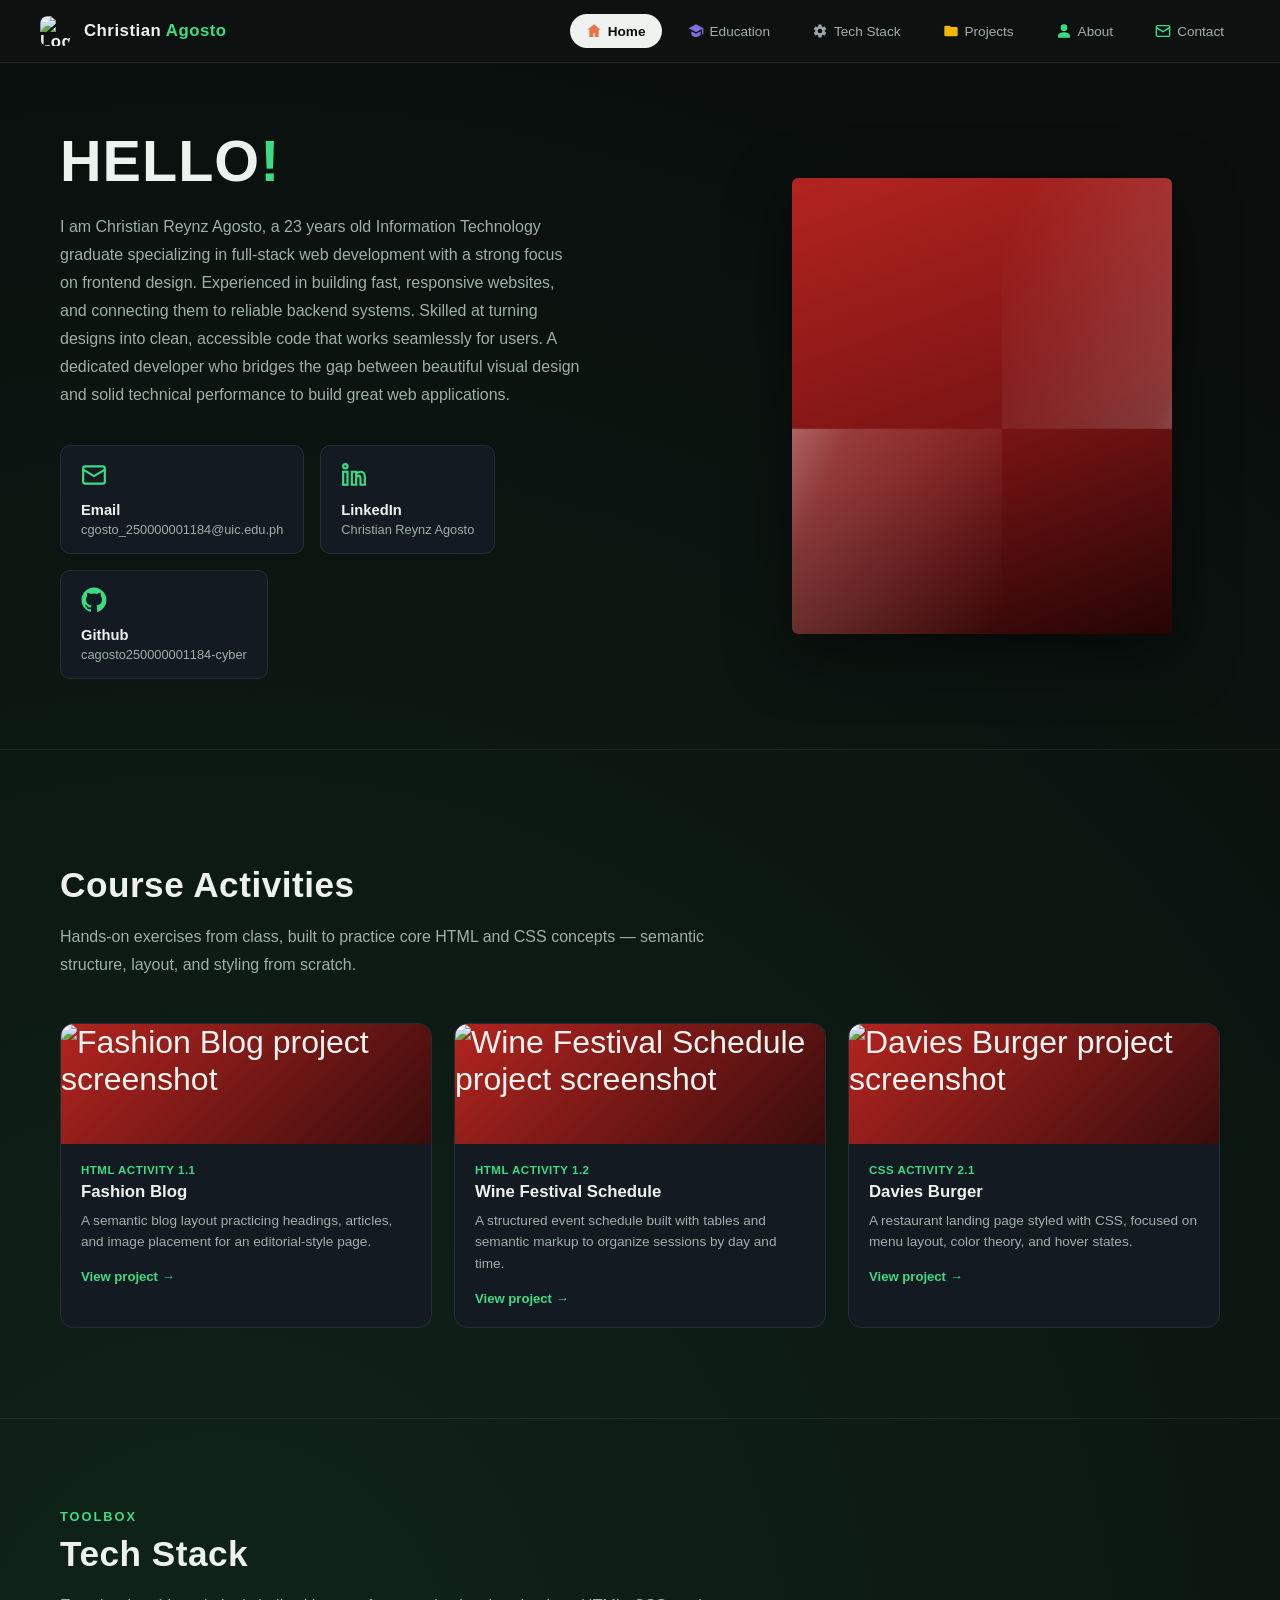
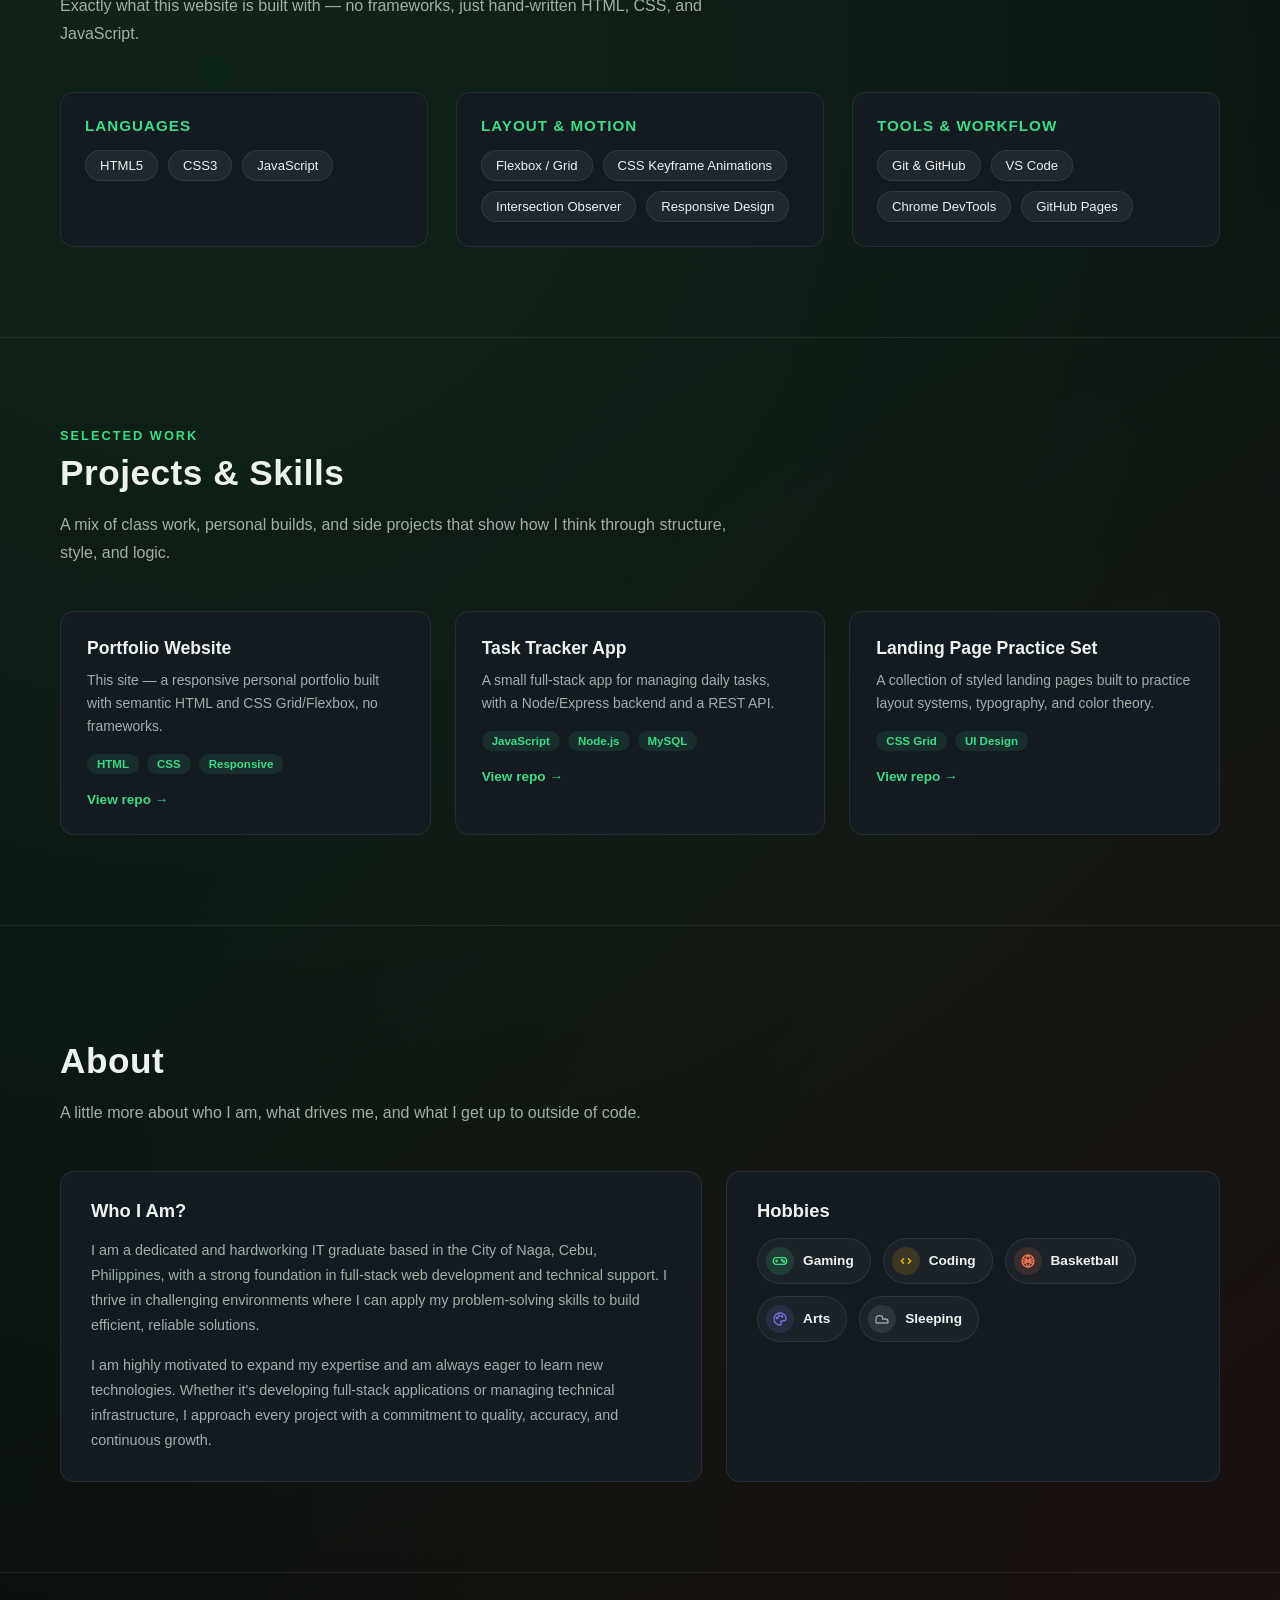
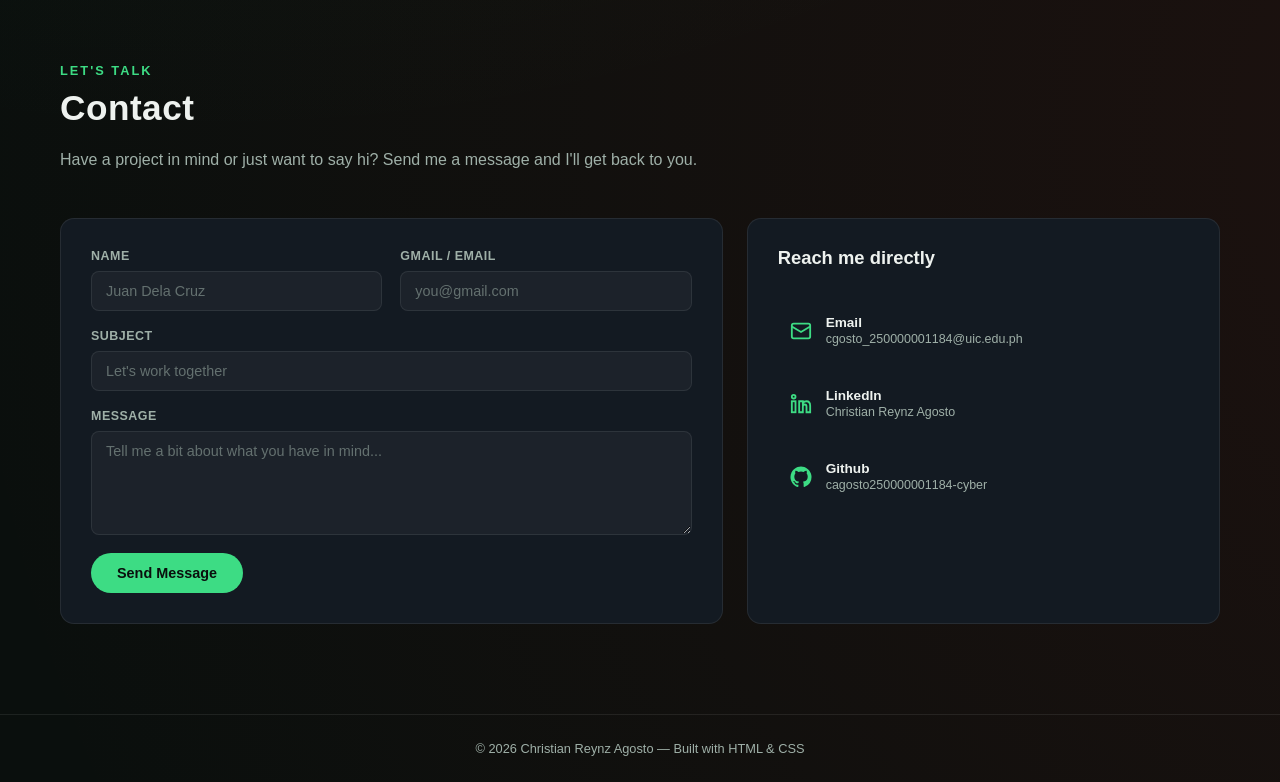
==== Porfolio/index.html @ e0add194 "Add initial CSS styles for portfolio layout and animations" ====
<!DOCTYPE html>
<html lang="en">
<head>
<meta charset="UTF-8">
<meta name="viewport" content="width=device-width, initial-scale=1.0">
<title>Christian Reynz Agosto | Portfolio</title>
<link rel="stylesheet" href="style.css">
</head>
<body>

<nav>
  <div class="nav-left">
    <!-- Replace "Leloucheye.jpg" with your own logo/icon image, placed in the same folder as index.html -->
    <img src="Leloucheye.jpg" alt="Logo" class="nav-logo">
    <span class="brand">Christian <span class="accent">Agosto</span></span>
  </div>
  <div class="nav-right">
    <a href="#home" data-section="home" class="active">
      <svg viewBox="0 0 24 24" width="16" height="16"><path fill="#e8734a" d="M12 2 2 10h3v11h6v-6h2v6h6V10h3z"/></svg>
      Home
    </a>
    <a href="#education" data-section="education">
      <svg viewBox="0 0 24 24" width="16" height="16"><path fill="#7c6fe0" d="M12 2 1 8l11 6 9-4.9V17h2V8zM5 12.2V17c0 1.7 3.1 4 7 4s7-2.3 7-4v-4.8l-7 3.8z"/></svg>
      Education
    </a>
    <a href="#techstack" data-section="techstack">
      <svg viewBox="0 0 24 24" width="16" height="16"><path fill="#9aa5ad" d="M19.14 12.94a7.14 7.14 0 0 0 .06-.94 7.14 7.14 0 0 0-.06-.94l2.03-1.58a.5.5 0 0 0 .12-.64l-1.92-3.32a.5.5 0 0 0-.6-.22l-2.39.96a7.3 7.3 0 0 0-1.63-.94l-.36-2.54a.5.5 0 0 0-.5-.42h-3.84a.5.5 0 0 0-.5.42l-.36 2.54c-.59.24-1.14.56-1.63.94l-2.39-.96a.5.5 0 0 0-.6.22L2.7 8.84a.5.5 0 0 0 .12.64l2.03 1.58a7.14 7.14 0 0 0 0 1.88l-2.03 1.58a.5.5 0 0 0-.12.64l1.92 3.32c.14.24.42.32.6.22l2.39-.96c.49.38 1.04.7 1.63.94l.36 2.54c.05.24.26.42.5.42h3.84c.24 0 .45-.18.5-.42l.36-2.54c.59-.24 1.14-.56 1.63-.94l2.39.96c.24.1.5 0 .6-.22l1.92-3.32a.5.5 0 0 0-.12-.64zM12 15.5A3.5 3.5 0 1 1 15.5 12 3.5 3.5 0 0 1 12 15.5z"/></svg>
      Tech Stack
    </a>
    <a href="#projects" data-section="projects">
      <svg viewBox="0 0 24 24" width="16" height="16"><path fill="#f2b705" d="M10 4H4a2 2 0 0 0-2 2v12a2 2 0 0 0 2 2h16a2 2 0 0 0 2-2V8a2 2 0 0 0-2-2h-8z"/></svg>
      Projects
    </a>
    <a href="#about" data-section="about">
      <svg viewBox="0 0 24 24" width="16" height="16"><path fill="#3ddc84" d="M12 12a5 5 0 1 0 0-10 5 5 0 0 0 0 10zm0 2c-4.4 0-9 2.2-9 5v3h18v-3c0-2.8-4.6-5-9-5z"/></svg>
      About
    </a>
    <a href="#contact" data-section="contact">
      <svg viewBox="0 0 24 24" width="16" height="16" fill="none" stroke="#3ddc84" stroke-width="2"><rect x="2" y="4" width="20" height="16" rx="2"></rect><path d="M2 7l10 6 10-6"></path></svg>
      Contact
    </a>
  </div>
</nav>

<section class="hero" id="home">
  <div class="hero-text">
    <h1>HELLO<span class="bar">!</span></h1>
    <p>
      I am Christian Reynz Agosto, a 23 years old Information Technology graduate specializing
      in full-stack web development with a strong focus on frontend design.
      Experienced in building fast, responsive websites, and connecting them
      to reliable backend systems. Skilled at turning designs into clean,
      accessible code that works seamlessly for users. A dedicated developer
      who bridges the gap between beautiful visual design and solid technical
      performance to build great web applications.
    </p>

    <div class="contact-cards">
      <a class="contact-card" href="mailto:cgosto_250000001184@uic.edu.ph">
        <svg class="icon" viewBox="0 0 24 24" fill="none" stroke="currentColor" stroke-width="2"><rect x="2" y="4" width="20" height="16" rx="2"></rect><path d="M2 7l10 6 10-6"></path></svg>
        <div class="label">Email</div>
        <div class="value">cgosto_250000001184@uic.edu.ph</div>
      </a>
      <a class="contact-card" href="https://www.linkedin.com/in/christian-reynz-agosto-9645b1428/" target="_blank" rel="noopener">
        <svg class="icon" viewBox="0 0 24 24" fill="none" stroke="currentColor" stroke-width="2"><rect x="2" y="9" width="4" height="12"></rect><circle cx="4" cy="4" r="2"></circle><path d="M10 9h4v2s1.5-2 4-2c3 0 4 2 4 5v7h-4v-6c0-1.5-.5-2.5-2-2.5s-2 1-2 2.5v6h-4z"></path></svg>
        <div class="label">LinkedIn</div>
        <div class="value">Christian Reynz Agosto</div>
      </a>
      <a class="contact-card" href="https://github.com/cagosto250000001184-cyber" target="_blank" rel="noopener">
        <svg class="icon" viewBox="0 0 24 24" fill="currentColor"><path d="M12 .5C5.73.5.5 5.73.5 12c0 5.1 3.29 9.42 7.86 10.95.58.1.79-.25.79-.56v-2c-3.2.7-3.87-1.54-3.87-1.54-.53-1.34-1.29-1.7-1.29-1.7-1.05-.72.08-.7.08-.7 1.17.08 1.78 1.2 1.78 1.2 1.03 1.77 2.7 1.26 3.36.96.1-.75.4-1.26.73-1.55-2.55-.29-5.23-1.28-5.23-5.68 0-1.25.44-2.28 1.18-3.08-.12-.29-.51-1.46.11-3.05 0 0 .96-.31 3.15 1.18a10.9 10.9 0 0 1 5.74 0c2.19-1.49 3.15-1.18 3.15-1.18.62 1.59.23 2.76.11 3.05.74.8 1.18 1.83 1.18 3.08 0 4.41-2.69 5.38-5.25 5.67.41.36.78 1.07.78 2.16v3.2c0 .31.21.67.8.56A11.5 11.5 0 0 0 23.5 12C23.5 5.73 18.27.5 12 .5z"></path></svg>
        <div class="label">Github</div>
        <div class="value">cagosto250000001184-cyber</div>
      </a>
    </div>
  </div>

  <div class="portrait-wrap">
    <div class="portrait-frame">
      <!-- Replace "profile-video.mp4" with your own video file, placed in the same folder as index.html.
           autoplay + muted + loop + playsinline makes it play automatically like a "living photo". -->
      <video class="portrait-photo" src="profile-video.mp4" autoplay muted loop playsinline></video>
    </div>
  </div>
</section>

<!-- EDUCATION / COURSE ACTIVITIES -->
<section class="section" id="education">
  <div class="section-eyebrow reveal">Coursework</div>
  <h2 class="section-title reveal">Course Activities</h2>
  <p class="section-lede reveal">
    Hands-on exercises from class, built to practice core HTML and CSS
    concepts — semantic structure, layout, and styling from scratch.
  </p>

  <div class="activity-grid reveal-stagger">
    <div class="activity-card">
      <div class="activity-thumb t2 has-image">
        <img src="fashion.png" alt="Fashion Blog project screenshot">
      </div>
      <div class="activity-body">
        <div class="code">HTML ACTIVITY 1.1</div>
        <h4>Fashion Blog</h4>
        <p>A semantic blog layout practicing headings, articles, and image placement for an editorial-style page.</p>
        <a href="https://cagosto250000001184-cyber.github.io/AGOSTO67/Fashionblog/index.html" target="_blank" rel="noopener">View project →</a>
      </div>
    </div>
    <div class="activity-card">
      <div class="activity-thumb t2 has-image">
        <img src="wine.png" alt="Wine Festival Schedule project screenshot">
      </div>
      <div class="activity-body">
        <div class="code">HTML ACTIVITY 1.2</div>
        <h4>Wine Festival Schedule</h4>
        <p>A structured event schedule built with tables and semantic markup to organize sessions by day and time.</p>
        <a href="https://cagosto250000001184-cyber.github.io/Wine/Wine%20Festival/index.html" target="_blank" rel="noopener">View project →</a>
      </div>
    </div>
    <div class="activity-card">
        <div class="activity-thumb t2 has-image">
        <img src="burger.png" alt="Davies Burger project screenshot">
        </div> 
      <div class="activity-body">
        <div class="code">CSS ACTIVITY 2.1</div>
        <h4>Davies Burger</h4>
        <p>A restaurant landing page styled with CSS, focused on menu layout, color theory, and hover states.</p>
        <a href="https://cagosto250000001184-cyber.github.io/DaviaBurger/" target="_blank" rel="noopener">View project →</a>
      </div>
    </div>
  </div>
</section>

<!-- TECH STACK -->
<section class="section" id="techstack">
  <div class="section-eyebrow reveal">Toolbox</div>
  <h2 class="section-title reveal">Tech Stack</h2>
  <p class="section-lede reveal">
    Exactly what this website is built with — no frameworks, just
    hand-written HTML, CSS, and JavaScript.
  </p>

  <div class="stack-groups reveal-stagger">
    <div class="stack-group">
      <h4>Languages</h4>
      <div class="chip-row">
        <span class="chip">HTML5</span>
        <span class="chip">CSS3</span>
        <span class="chip">JavaScript</span>
      </div>
    </div>
    <div class="stack-group">
      <h4>Layout &amp; Motion</h4>
      <div class="chip-row">
        <span class="chip">Flexbox / Grid</span>
        <span class="chip">CSS Keyframe Animations</span>
        <span class="chip">Intersection Observer</span>
        <span class="chip">Responsive Design</span>
      </div>
    </div>
    <div class="stack-group">
      <h4>Tools &amp; Workflow</h4>
      <div class="chip-row">
        <span class="chip">Git &amp; GitHub</span>
        <span class="chip">VS Code</span>
        <span class="chip">Chrome DevTools</span>
        <span class="chip">GitHub Pages</span>
      </div>
    </div>
  </div>
</section>

<!-- PROJECTS -->
<section class="section" id="projects">
  <div class="section-eyebrow reveal">Selected work</div>
  <h2 class="section-title reveal">Projects &amp; Skills</h2>
  <p class="section-lede reveal">
    A mix of class work, personal builds, and side projects that show how
    I think through structure, style, and logic.
  </p>

  <div class="project-grid reveal-stagger">
    <div class="project-card">
      <h4>Portfolio Website</h4>
      <p>This site — a responsive personal portfolio built with semantic HTML and CSS Grid/Flexbox, no frameworks.</p>
      <div class="project-tags"><span>HTML</span><span>CSS</span><span>Responsive</span></div>
      <a href="#">View repo →</a>
    </div>
    <div class="project-card">
      <h4>Task Tracker App</h4>
      <p>A small full-stack app for managing daily tasks, with a Node/Express backend and a REST API.</p>
      <div class="project-tags"><span>JavaScript</span><span>Node.js</span><span>MySQL</span></div>
      <a href="#">View repo →</a>
    </div>
    <div class="project-card">
      <h4>Landing Page Practice Set</h4>
      <p>A collection of styled landing pages built to practice layout systems, typography, and color theory.</p>
      <div class="project-tags"><span>CSS Grid</span><span>UI Design</span></div>
      <a href="#">View repo →</a>
    </div>
  </div>
</section>

<!-- ABOUT -->
<section class="section" id="about">
  <div class="section-eyebrow reveal">Get to know me</div>
  <h2 class="section-title reveal">About</h2>
  <p class="section-lede reveal">
    A little more about who I am, what drives me, and what I get up to outside of code.
  </p>

  <div class="about-grid reveal-stagger">
    <div class="about-card">
      <h4 class="about-card-title">Who I Am?</h4>
      <p>
        I am a dedicated and hardworking IT graduate based in the City of Naga,
        Cebu, Philippines, with a strong foundation in full-stack web
        development and technical support. I thrive in challenging
        environments where I can apply my problem-solving skills to build
        efficient, reliable solutions.
      </p>
      <p>
        I am highly motivated to expand my expertise and am always eager to
        learn new technologies. Whether it's developing full-stack
        applications or managing technical infrastructure, I approach every
        project with a commitment to quality, accuracy, and continuous
        growth.
      </p>
    </div>

    <div class="about-card">
      <h4 class="about-card-title">Hobbies</h4>
      <div class="hobby-row">
        <span class="hobby-chip">
          <span class="hobby-icon hobby-gaming">
            <svg viewBox="0 0 24 24" width="16" height="16" fill="none" stroke="currentColor" stroke-width="2"><rect x="2" y="7" width="20" height="10" rx="5"></rect><path d="M7 10v4M5 12h4"></path><circle cx="15" cy="11" r="1"></circle><circle cx="18" cy="13" r="1"></circle></svg>
          </span>
          Gaming
        </span>
        <span class="hobby-chip">
          <span class="hobby-icon hobby-coding">
            <svg viewBox="0 0 24 24" width="16" height="16" fill="none" stroke="currentColor" stroke-width="2"><path d="M9 8 5 12l4 4M15 8l4 4-4 4"></path></svg>
          </span>
          Coding
        </span>
        <span class="hobby-chip">
          <span class="hobby-icon hobby-basketball">
            <svg viewBox="0 0 24 24" width="16" height="16" fill="none" stroke="currentColor" stroke-width="2"><circle cx="12" cy="12" r="9"></circle><path d="M3 12h18M12 3a13 13 0 0 1 0 18M12 3a13 13 0 0 0 0 18M4.2 7.5a13 13 0 0 0 15.6 0M4.2 16.5a13 13 0 0 1 15.6 0"></path></svg>
          </span>
          Basketball
        </span>
        <span class="hobby-chip">
          <span class="hobby-icon hobby-arts">
            <svg viewBox="0 0 24 24" width="16" height="16" fill="none" stroke="currentColor" stroke-width="2"><path d="M12 3a9 9 0 0 0 0 18c1.1 0 2-.8 2-2 0-.5-.2-.9-.5-1.3-.3-.3-.5-.7-.5-1.2 0-1 .8-1.5 1.8-1.5H17a4 4 0 0 0 4-4c0-4.4-4-8-9-8z"></path><circle cx="7.5" cy="10.5" r="1"></circle><circle cx="10.5" cy="7.5" r="1"></circle><circle cx="15" cy="8" r="1"></circle></svg>
          </span>
          Arts
        </span>
        <span class="hobby-chip">
          <span class="hobby-icon hobby-sleeping">
            <svg viewBox="0 0 24 24" width="16" height="16" fill="none" stroke="currentColor" stroke-width="2"><path d="M3 18v-6a5 5 0 0 1 5-5h1a4 4 0 0 1 4 4v1h4a4 4 0 0 1 4 4v2"></path><path d="M3 18h18"></path></svg>
          </span>
          Sleeping
        </span>
      </div>
    </div>
  </div>
</section>

<!-- CONTACT -->
<section class="section" id="contact">
  <div class="section-eyebrow reveal">Let's talk</div>
  <h2 class="section-title reveal">Contact</h2>
  <p class="section-lede reveal">
    Have a project in mind or just want to say hi? Send me a message and
    I'll get back to you.
  </p>

  <div class="contact-grid reveal-stagger">
    <form class="contact-form" action="https://formsubmit.co/cgosto_250000001184@uic.edu.ph" method="POST">
      <div class="form-row">
        <div class="form-field">
          <label for="cf-name">Name</label>
          <input type="text" id="cf-name" name="name" placeholder="Juan Dela Cruz" required>
        </div>
        <div class="form-field">
          <label for="cf-email">Gmail / Email</label>
          <input type="email" id="cf-email" name="email" placeholder="you@gmail.com" required>
        </div>
      </div>
      <div class="form-field">
        <label for="cf-subject">Subject</label>
        <input type="text" id="cf-subject" name="subject" placeholder="Let's work together">
      </div>
      <div class="form-field">
        <label for="cf-message">Message</label>
        <textarea id="cf-message" name="message" rows="5" placeholder="Tell me a bit about what you have in mind..." required></textarea>
      </div>
      <button type="submit" class="form-submit">Send Message</button>
    </form>

    <div class="contact-info">
      <h4 class="about-card-title">Reach me directly</h4>
      <a class="contact-info-row" href="mailto:cgosto_250000001184@uic.edu.ph">
        <svg class="icon" viewBox="0 0 24 24" fill="none" stroke="currentColor" stroke-width="2"><rect x="2" y="4" width="20" height="16" rx="2"></rect><path d="M2 7l10 6 10-6"></path></svg>
        <div>
          <div class="label">Email</div>
          <div class="value">cgosto_250000001184@uic.edu.ph</div>
        </div>
      </a>
      <a class="contact-info-row" href="https://www.linkedin.com/in/christian-reynz-agosto-9645b1428/" target="_blank" rel="noopener">
        <svg class="icon" viewBox="0 0 24 24" fill="none" stroke="currentColor" stroke-width="2"><rect x="2" y="9" width="4" height="12"></rect><circle cx="4" cy="4" r="2"></circle><path d="M10 9h4v2s1.5-2 4-2c3 0 4 2 4 5v7h-4v-6c0-1.5-.5-2.5-2-2.5s-2 1-2 2.5v6h-4z"></path></svg>
        <div>
          <div class="label">LinkedIn</div>
          <div class="value">Christian Reynz Agosto</div>
        </div>
      </a>
      <a class="contact-info-row" href="https://github.com/cagosto250000001184-cyber" target="_blank" rel="noopener">
        <svg class="icon" viewBox="0 0 24 24" fill="currentColor"><path d="M12 .5C5.73.5.5 5.73.5 12c0 5.1 3.29 9.42 7.86 10.95.58.1.79-.25.79-.56v-2c-3.2.7-3.87-1.54-3.87-1.54-.53-1.34-1.29-1.7-1.29-1.7-1.05-.72.08-.7.08-.7 1.17.08 1.78 1.2 1.78 1.2 1.03 1.77 2.7 1.26 3.36.96.1-.75.4-1.26.73-1.55-2.55-.29-5.23-1.28-5.23-5.68 0-1.25.44-2.28 1.18-3.08-.12-.29-.51-1.46.11-3.05 0 0 .96-.31 3.15 1.18a10.9 10.9 0 0 1 5.74 0c2.19-1.49 3.15-1.18 3.15-1.18.62 1.59.23 2.76.11 3.05.74.8 1.18 1.83 1.18 3.08 0 4.41-2.69 5.38-5.25 5.67.41.36.78 1.07.78 2.16v3.2c0 .31.21.67.8.56A11.5 11.5 0 0 0 23.5 12C23.5 5.73 18.27.5 12 .5z"></path></svg>
        <div>
          <div class="label">Github</div>
          <div class="value">cagosto250000001184-cyber</div>
        </div>
      </a>
    </div>
  </div>
</section>

<footer>
  &copy; 2026 Christian Reynz Agosto — Built with HTML &amp; CSS
</footer>

<script>
  const sections = document.querySelectorAll('section[id]');
  const navLinks = document.querySelectorAll('.nav-right a');

  const observer = new IntersectionObserver((entries) => {
    entries.forEach(entry => {
      if (entry.isIntersecting) {
        const id = entry.target.getAttribute('id');
        navLinks.forEach(link => {
          link.classList.toggle('active', link.dataset.section === id);
        });
      }
    });
  }, { rootMargin: '-40% 0px -50% 0px', threshold: 0 });

  sections.forEach(section => observer.observe(section));

  // Scroll reveal animations
  const revealEls = document.querySelectorAll('.reveal, .reveal-stagger');
  const revealObserver = new IntersectionObserver((entries) => {
    entries.forEach(entry => {
      if (entry.isIntersecting) {
        entry.target.classList.add('in-view');
        revealObserver.unobserve(entry.target);
      }
    });
  }, { threshold: 0.15, rootMargin: '0px 0px -60px 0px' });

  revealEls.forEach(el => revealObserver.observe(el));
</script>

</body>
</html>
---- Porfolio/style.css ----
:root{
      --bg-dark: #0a0f0d;
      --bg-panel: #10161a;
      --accent-green: #3ddc84;
      --accent-red: #7a1414;
      --accent-red-bright: #b3241f;
      --text-main: #eef2ef;
      --text-dim: #9fb0a8;
      --card-bg: #131a22;
      --border-soft: rgba(255,255,255,0.08);
    }

    *{ box-sizing:border-box; margin:0; padding:0; }

    html{ scroll-behavior:smooth; }

    @media (prefers-reduced-motion: reduce){
      *{ animation-duration:0.01ms !important; animation-iteration-count:1 !important; transition-duration:0.01ms !important; scroll-behavior:auto !important; }
    }

    /* ===== PAGE LOAD ENTRANCE ===== */
    @keyframes fadeSlideDown{
      from{ opacity:0; transform:translateY(-16px); }
      to{ opacity:1; transform:translateY(0); }
    }
    @keyframes fadeSlideUp{
      from{ opacity:0; transform:translateY(24px); }
      to{ opacity:1; transform:translateY(0); }
    }
    @keyframes fadeScaleIn{
      from{ opacity:0; transform:scale(0.94); }
      to{ opacity:1; transform:scale(1); }
    }
    @keyframes blink{
      0%, 100%{ opacity:1; }
      50%{ opacity:0.15; }
    }
    @keyframes floatY{
      0%, 100%{ transform:translateY(0); }
      50%{ transform:translateY(-10px); }
    }
    @keyframes gradientShift{
      0%{ background-position:0% 50%; }
      50%{ background-position:100% 50%; }
      100%{ background-position:0% 50%; }
    }

    nav{
      animation:fadeSlideDown .6s ease both;
    }
    .hero-text h1{
      animation:fadeSlideUp .7s ease both;
      animation-delay:.15s;
    }
    .hero-text h1 .bar{
      animation:blink 1.4s ease-in-out infinite;
      animation-delay:1s;
      display:inline-block;
    }
    .hero-text p{
      animation:fadeSlideUp .7s ease both;
      animation-delay:.32s;
    }
    .contact-cards{
      animation:fadeSlideUp .7s ease both;
      animation-delay:.48s;
    }
    .portrait-wrap{
      animation:fadeScaleIn .8s ease both;
      animation-delay:.35s;
    }
    .portrait-frame{
      animation:floatY 5s ease-in-out infinite;
      animation-delay:1.2s;
    }

    /* ===== SCROLL REVEAL ===== */
    .reveal{
      opacity:0;
      transform:translateY(28px);
      transition:opacity .7s ease, transform .7s ease;
    }
    .reveal.in-view{
      opacity:1;
      transform:translateY(0);
    }
    .reveal-stagger > *{
      opacity:0;
      transform:translateY(24px);
      transition:opacity .6s ease, transform .6s ease;
    }
    .reveal-stagger.in-view > *{
      opacity:1;
      transform:translateY(0);
    }
    .reveal-stagger.in-view > *:nth-child(1){ transition-delay:.05s; }
    .reveal-stagger.in-view > *:nth-child(2){ transition-delay:.15s; }
    .reveal-stagger.in-view > *:nth-child(3){ transition-delay:.25s; }
    .reveal-stagger.in-view > *:nth-child(4){ transition-delay:.35s; }
    .reveal-stagger.in-view > *:nth-child(5){ transition-delay:.45s; }

    body{
      font-family:'Segoe UI', Roboto, -apple-system, sans-serif;
      background:
        radial-gradient(circle at 12% 30%, rgba(61,220,132,0.10), transparent 40%),
        radial-gradient(circle at 90% 60%, rgba(179,36,31,0.12), transparent 45%),
        var(--bg-dark);
      background-size:140% 140%;
      animation:gradientShift 18s ease-in-out infinite;
      color:var(--text-main);
      min-height:100vh;
    }

    /* NAVBAR */
    nav{
      display:flex;
      align-items:center;
      justify-content:space-between;
      padding:14px 40px;
      background:#0d1210;
      border-bottom:1px solid var(--border-soft);
      position:sticky;
      top:0;
      z-index:100;
    }
    .nav-left{
      display:flex;
      align-items:center;
      gap:14px;
      font-weight:700;
      font-size:1.05rem;
      letter-spacing:0.5px;
    }
    .nav-logo{
      width:30px;
      height:30px;
      border-radius:8px;
      object-fit:cover;
      display:block;
    }
    .nav-left .brand{ color:var(--text-main); }
    .nav-left .brand .accent{ color:var(--accent-green); }

    .nav-right{ display:flex; align-items:center; gap:10px; }
    .nav-right a{
      text-decoration:none;
      color:var(--text-dim);
      font-size:0.85rem;
      padding:9px 16px;
      border-radius:20px;
      display:flex;
      align-items:center;
      gap:6px;
      transition:background .25s ease, color .25s ease, transform .25s ease;
    }
    .nav-right a:hover{ color:var(--text-main); background:rgba(255,255,255,0.06); transform:translateY(-2px); }
    .nav-right a.active{
      background:var(--text-main);
      color:#0a0f0d;
      font-weight:600;
      transform:translateY(0);
    }

    /* HERO */
    .hero{
      display:grid;
      grid-template-columns: 1.15fr 0.85fr;
      gap:40px;
      padding:70px 60px;
      max-width:1300px;
      margin:0 auto;
      align-items:center;
    }

    .hero-text h1{
      font-size:3.6rem;
      line-height:1;
      letter-spacing:1px;
      margin-bottom:22px;
      font-weight:800;
    }
    .hero-text h1 .bar{
      color:var(--accent-green);
    }

    .hero-text p{
      color:var(--text-dim);
      font-size:1rem;
      line-height:1.75;
      max-width:520px;
      margin-bottom:36px;
    }

    .contact-cards{
      display:flex;
      gap:16px;
      flex-wrap:wrap;
    }
    .contact-card{
      text-decoration:none;
      color:inherit;
      display:block;
      background:var(--card-bg);
      border:1px solid var(--border-soft);
      border-radius:10px;
      padding:16px 20px;
      min-width:150px;
      transition:transform .2s ease, border-color .2s ease;
    }
    .contact-card:hover{
      transform:translateY(-3px);
      border-color:var(--accent-green);
    }
    .contact-card .icon{
      width:26px; height:26px;
      margin-bottom:10px;
      color:var(--accent-green);
    }
    .contact-card .label{
      font-weight:700;
      font-size:0.92rem;
      margin-bottom:4px;
    }
    .contact-card .value{
      font-size:0.8rem;
      color:var(--text-dim);
    }

    /* PORTRAIT PANEL */
    .portrait-wrap{
      position:relative;
      display:flex;
      justify-content:center;
    }
    .portrait-frame{
      position:relative;
      width:100%;
      max-width:380px;
      aspect-ratio: 3/3.6;
      border-radius:6px;
      overflow:hidden;
      background:linear-gradient(160deg, var(--accent-red-bright) 0%, var(--accent-red) 55%, #250505 100%);
      box-shadow:0 20px 60px rgba(0,0,0,0.5);
    }
    .portrait-frame svg,
    .portrait-photo{
      width:100%;
      height:100%;
      display:block;
      object-fit:cover;
      object-position:center;
    }

    /* "Living photo" effect: slow ambient zoom/pan */
    @keyframes livePhotoDrift{
      0%{ transform:scale(1.06) translate(0, 0); }
      50%{ transform:scale(1.12) translate(-1.5%, 1.5%); }
      100%{ transform:scale(1.06) translate(0, 0); }
    }
    .portrait-photo{
      animation:livePhotoDrift 9s ease-in-out infinite;
      transform-origin:center 35%;
      will-change:transform;
    }

    /* Shimmer sweep overlay, echoing the eye's glint */
    .portrait-frame::after{
      content:"";
      position:absolute;
      inset:0;
      background:linear-gradient(
        115deg,
        transparent 30%,
        rgba(255,255,255,0.16) 46%,
        rgba(255,255,255,0.32) 50%,
        rgba(255,255,255,0.16) 54%,
        transparent 70%
      );
      background-size:250% 250%;
      background-position:130% 130%;
      animation:livePhotoShimmer 7s ease-in-out infinite;
      animation-delay:1.5s;
      pointer-events:none;
      mix-blend-mode:screen;
    }
    @keyframes livePhotoShimmer{
      0%, 55%, 100%{ background-position:130% 130%; }
      70%{ background-position:-20% -20%; }
    }

    @media (prefers-reduced-motion: reduce){
      .portrait-photo{ animation:none; }
      .portrait-frame::after{ animation:none; display:none; }
    }

    /* SHARED SECTION STYLES */
    .section{
      max-width:1300px;
      margin:0 auto;
      padding:90px 60px;
      border-top:1px solid var(--border-soft);
    }
    .section-eyebrow{
      color:var(--accent-green);
      font-size:0.8rem;
      letter-spacing:2px;
      text-transform:uppercase;
      font-weight:700;
      margin-bottom:10px;
    }
    .section-title{
      font-size:2.2rem;
      font-weight:800;
      margin-bottom:18px;
      letter-spacing:0.5px;
    }
    .section-lede{
      color:var(--text-dim);
      max-width:680px;
      line-height:1.75;
      margin-bottom:44px;
    }

    /* ABOUT */
    .about-grid{
      display:grid;
      grid-template-columns:1.3fr 1fr;
      gap:24px;
      align-items:stretch;
    }
    .about-card{
      background:var(--card-bg);
      border:1px solid var(--border-soft);
      border-radius:14px;
      padding:28px 30px;
      transition:border-color .25s ease, box-shadow .25s ease;
    }
    .about-card:hover{
      border-color:var(--accent-green);
      box-shadow:0 12px 30px rgba(61,220,132,0.10);
    }
    .about-card-title{
      font-size:1.15rem;
      margin-bottom:16px;
    }
    .about-card p{
      color:var(--text-dim);
      font-size:0.9rem;
      line-height:1.75;
    }
    .about-card p + p{
      margin-top:14px;
    }
    .hobby-row{
      display:flex;
      flex-wrap:wrap;
      gap:12px;
    }
    .hobby-chip{
      display:flex;
      align-items:center;
      gap:9px;
      background:rgba(255,255,255,0.04);
      border:1px solid var(--border-soft);
      padding:8px 16px 8px 8px;
      border-radius:24px;
      font-size:0.85rem;
      font-weight:600;
      color:var(--text-main);
      transition:border-color .2s ease, transform .2s ease, background .2s ease;
    }
    .hobby-chip:hover{
      border-color:var(--accent-green);
      background:rgba(61,220,132,0.08);
      transform:translateY(-2px);
    }
    .hobby-icon{
      width:28px; height:28px;
      border-radius:50%;
      display:flex;
      align-items:center;
      justify-content:center;
      flex-shrink:0;
    }
    .hobby-gaming{ background:rgba(61,220,132,0.15); color:var(--accent-green); }
    .hobby-coding{ background:rgba(242,183,5,0.15); color:#f2b705; }
    .hobby-basketball{ background:rgba(232,115,74,0.15); color:#e8734a; }
    .hobby-arts{ background:rgba(124,111,224,0.15); color:#7c6fe0; }
    .hobby-sleeping{ background:rgba(154,165,173,0.15); color:#9aa5ad; }

    /* CONTACT */
    .contact-grid{
      display:grid;
      grid-template-columns:1.4fr 1fr;
      gap:24px;
      align-items:start;
    }
    .contact-form{
      background:var(--card-bg);
      border:1px solid var(--border-soft);
      border-radius:14px;
      padding:30px;
      display:flex;
      flex-direction:column;
      gap:18px;
      transition:border-color .25s ease, box-shadow .25s ease;
    }
    .contact-form:hover{
      border-color:var(--accent-green);
      box-shadow:0 12px 30px rgba(61,220,132,0.10);
    }
    .form-row{
      display:grid;
      grid-template-columns:1fr 1fr;
      gap:18px;
    }
    .form-field{
      display:flex;
      flex-direction:column;
      gap:8px;
    }
    .form-field label{
      font-size:0.78rem;
      font-weight:700;
      letter-spacing:0.5px;
      text-transform:uppercase;
      color:var(--text-dim);
    }
    .form-field input,
    .form-field textarea{
      background:rgba(255,255,255,0.04);
      border:1px solid var(--border-soft);
      border-radius:8px;
      padding:11px 14px;
      color:var(--text-main);
      font-family:inherit;
      font-size:0.9rem;
      resize:vertical;
      transition:border-color .2s ease, background .2s ease;
    }
    .form-field input::placeholder,
    .form-field textarea::placeholder{
      color:rgba(159,176,168,0.55);
    }
    .form-field input:focus,
    .form-field textarea:focus{
      outline:none;
      border-color:var(--accent-green);
      background:rgba(61,220,132,0.06);
    }
    .form-submit{
      align-self:flex-start;
      background:var(--accent-green);
      color:#0a0f0d;
      border:none;
      font-weight:700;
      font-size:0.9rem;
      padding:12px 26px;
      border-radius:24px;
      cursor:pointer;
      transition:transform .2s ease, box-shadow .2s ease;
    }
    .form-submit:hover{
      transform:translateY(-2px);
      box-shadow:0 10px 24px rgba(61,220,132,0.25);
    }
    .contact-info{
      background:var(--card-bg);
      border:1px solid var(--border-soft);
      border-radius:14px;
      padding:28px 30px;
      display:flex;
      flex-direction:column;
      gap:18px;
      height:100%;
    }
    .contact-info-row{
      display:flex;
      align-items:center;
      gap:14px;
      text-decoration:none;
      color:inherit;
      padding:12px;
      border-radius:10px;
      transition:background .2s ease, transform .2s ease;
    }
    .contact-info-row:hover{
      background:rgba(61,220,132,0.08);
      transform:translateX(4px);
    }
    .contact-info-row .icon{
      width:22px; height:22px;
      color:var(--accent-green);
      flex-shrink:0;
    }
    .contact-info-row .label{
      font-weight:700;
      font-size:0.85rem;
      margin-bottom:2px;
    }
    .contact-info-row .value{
      font-size:0.78rem;
      color:var(--text-dim);
      word-break:break-word;
    }

    /* EDUCATION / COURSE ACTIVITIES */
    .activity-grid{
      display:grid;
      grid-template-columns:repeat(auto-fit, minmax(260px, 1fr));
      gap:22px;
    }
    .activity-card{
      background:var(--card-bg);
      border:1px solid var(--border-soft);
      border-radius:14px;
      overflow:hidden;
      transition:transform .25s ease, border-color .25s ease, box-shadow .25s ease;
    }
    .activity-card:hover{ transform:translateY(-4px); border-color:var(--accent-green); box-shadow:0 12px 30px rgba(61,220,132,0.12); }
    .activity-thumb{
      height:120px;
      display:flex;
      align-items:center;
      justify-content:center;
      font-size:2rem;
    }
    .activity-thumb.t1{ background:linear-gradient(135deg,#3ddc84,#0d3a24); }
    .activity-thumb.t2{ background:linear-gradient(135deg,#b3241f,#3a0d0d); }
    .activity-thumb.t3{ background:linear-gradient(135deg,#7c6fe0,#241d4a); }
    .activity-thumb.has-image{
      padding:0;
      overflow:hidden;
    }
    .activity-thumb.has-image img{
      width:100%;
      height:100%;
      object-fit:cover;
      object-position:top center;
      display:block;
    }
    .activity-body{ padding:20px; }
    .activity-body .code{
      font-size:0.72rem;
      color:var(--accent-green);
      font-weight:700;
      letter-spacing:0.5px;
      margin-bottom:6px;
    }
    .activity-body h4{ font-size:1.05rem; margin-bottom:8px; }
    .activity-body p{ color:var(--text-dim); font-size:0.85rem; line-height:1.6; margin-bottom:14px; }
    .activity-body a{
      color:var(--accent-green);
      font-size:0.82rem;
      font-weight:600;
      text-decoration:none;
    }
    .activity-body a:hover{ text-decoration:underline; }

    /* TECH STACK */
    .stack-groups{
      display:grid;
      grid-template-columns:repeat(auto-fit, minmax(280px, 1fr));
      gap:28px;
    }
    .stack-group{
      background:var(--card-bg);
      border:1px solid var(--border-soft);
      border-radius:14px;
      padding:24px;
    }
    .stack-group h4{
      font-size:0.95rem;
      color:var(--accent-green);
      margin-bottom:16px;
      text-transform:uppercase;
      letter-spacing:1px;
    }
    .chip-row{ display:flex; flex-wrap:wrap; gap:10px; }
    .chip{
      background:rgba(255,255,255,0.06);
      border:1px solid var(--border-soft);
      padding:7px 14px;
      border-radius:20px;
      font-size:0.82rem;
      color:var(--text-main);
      transition:border-color .2s ease, transform .2s ease, background .2s ease;
    }
    .chip:hover{
      border-color:var(--accent-green);
      background:rgba(61,220,132,0.08);
      transform:translateY(-2px);
    }

    /* PROJECTS */
    .project-grid{
      display:grid;
      grid-template-columns:repeat(auto-fit, minmax(300px, 1fr));
      gap:24px;
    }
    .project-card{
      background:var(--card-bg);
      border:1px solid var(--border-soft);
      border-radius:14px;
      padding:26px;
      transition:transform .25s ease, border-color .25s ease, box-shadow .25s ease;
    }
    .project-card:hover{ transform:translateY(-4px); border-color:var(--accent-green); box-shadow:0 12px 30px rgba(61,220,132,0.12); }
    .project-card h4{ font-size:1.1rem; margin-bottom:10px; }
    .project-card p{ color:var(--text-dim); font-size:0.87rem; line-height:1.65; margin-bottom:16px; }
    .project-tags{ display:flex; flex-wrap:wrap; gap:8px; margin-bottom:16px; }
    .project-tags span{
      font-size:0.72rem;
      padding:4px 10px;
      border-radius:20px;
      background:rgba(61,220,132,0.1);
      color:var(--accent-green);
      font-weight:600;
    }
    .project-card a{
      color:var(--accent-green);
      font-size:0.85rem;
      font-weight:600;
      text-decoration:none;
    }
    .project-card a:hover{ text-decoration:underline; }

    @media (max-width: 700px){
      .section{ padding:60px 22px; }
      .section-title{ font-size:1.7rem; }
      .about-grid{ grid-template-columns:1fr; }
      .contact-grid{ grid-template-columns:1fr; }
      .form-row{ grid-template-columns:1fr; }
    }

    footer{
      text-align:center;
      padding:26px;
      color:var(--text-dim);
      font-size:0.8rem;
      border-top:1px solid var(--border-soft);
    }

    @media (max-width: 900px){
      nav{ padding:14px 18px; flex-wrap:wrap; gap:12px; }
      .nav-right{ flex-wrap:wrap; justify-content:center; }
      .hero{
        grid-template-columns:1fr;
        padding:40px 22px;
        text-align:center;
      }
      .hero-text p{ margin-left:auto; margin-right:auto; }
      .hero-text h1{ font-size:2.6rem; }
      .contact-cards{ justify-content:center; }
      .portrait-frame{ margin-top:20px; }
    }
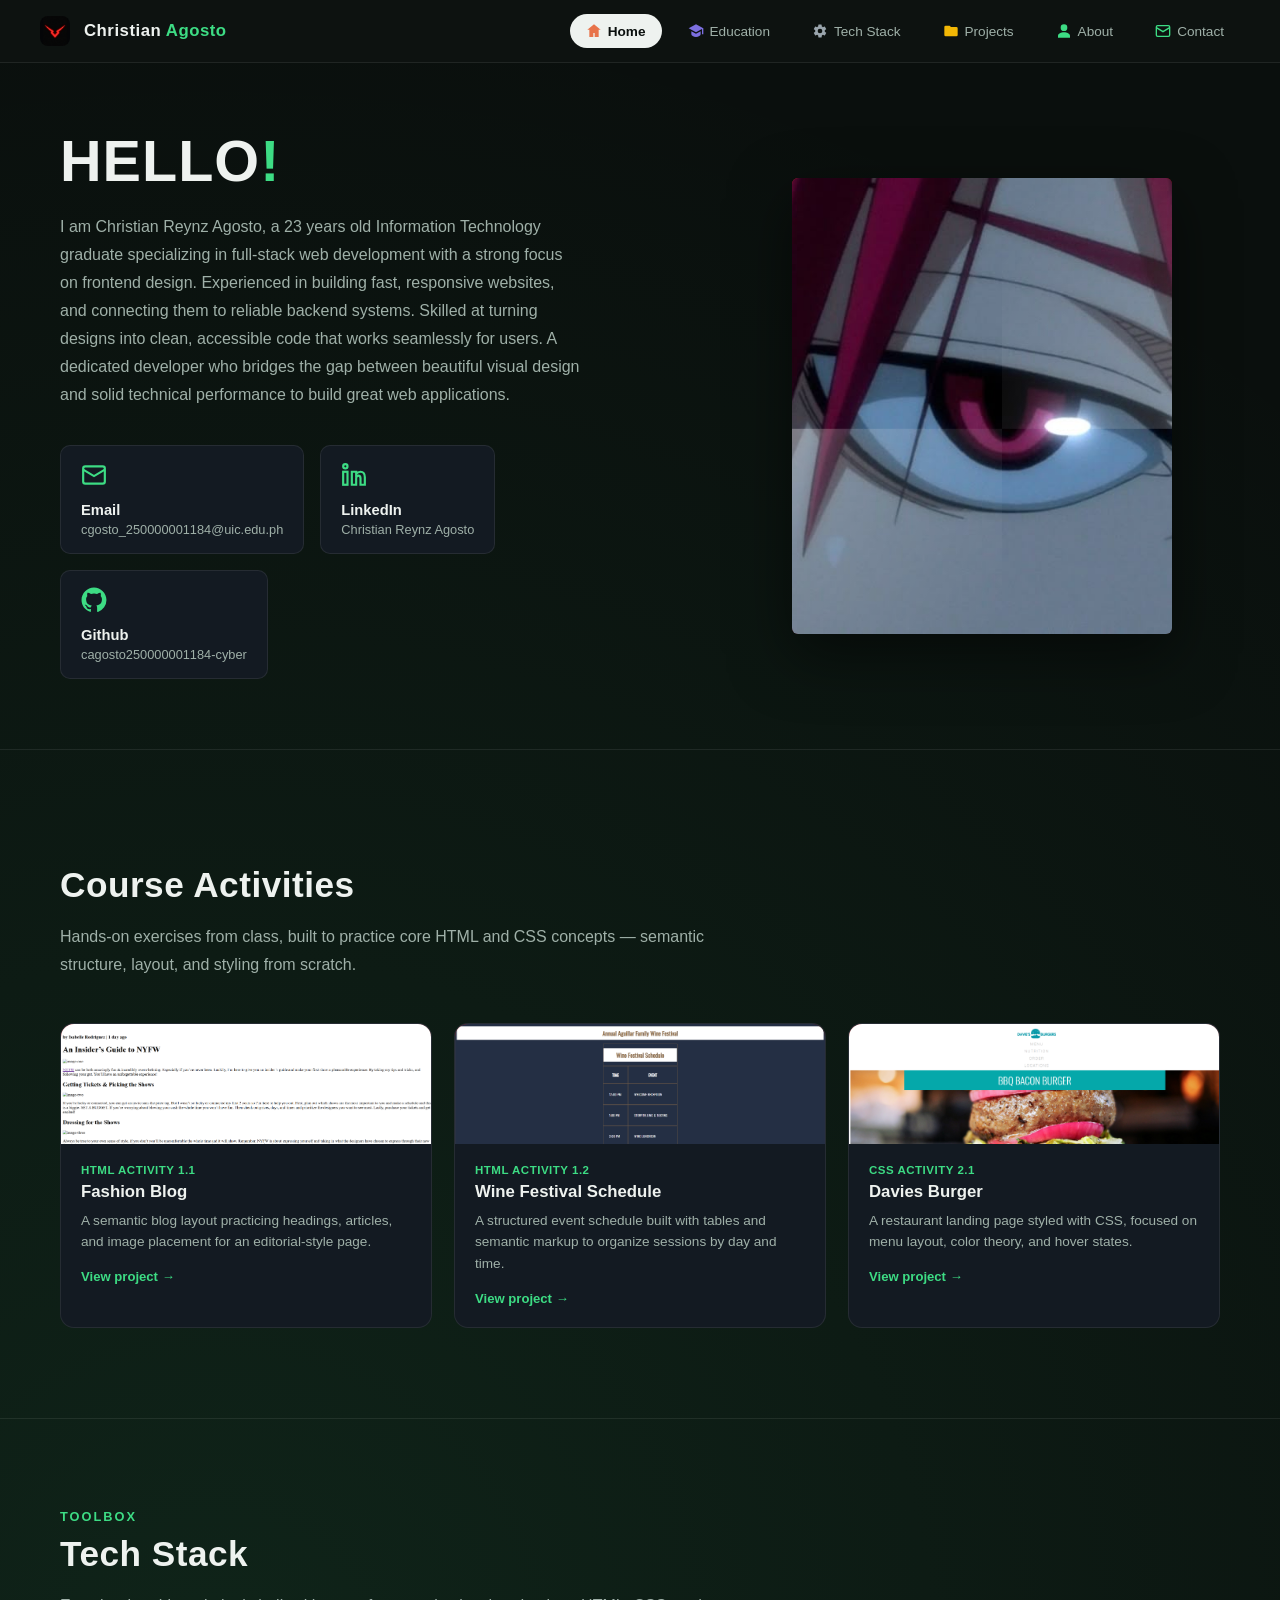
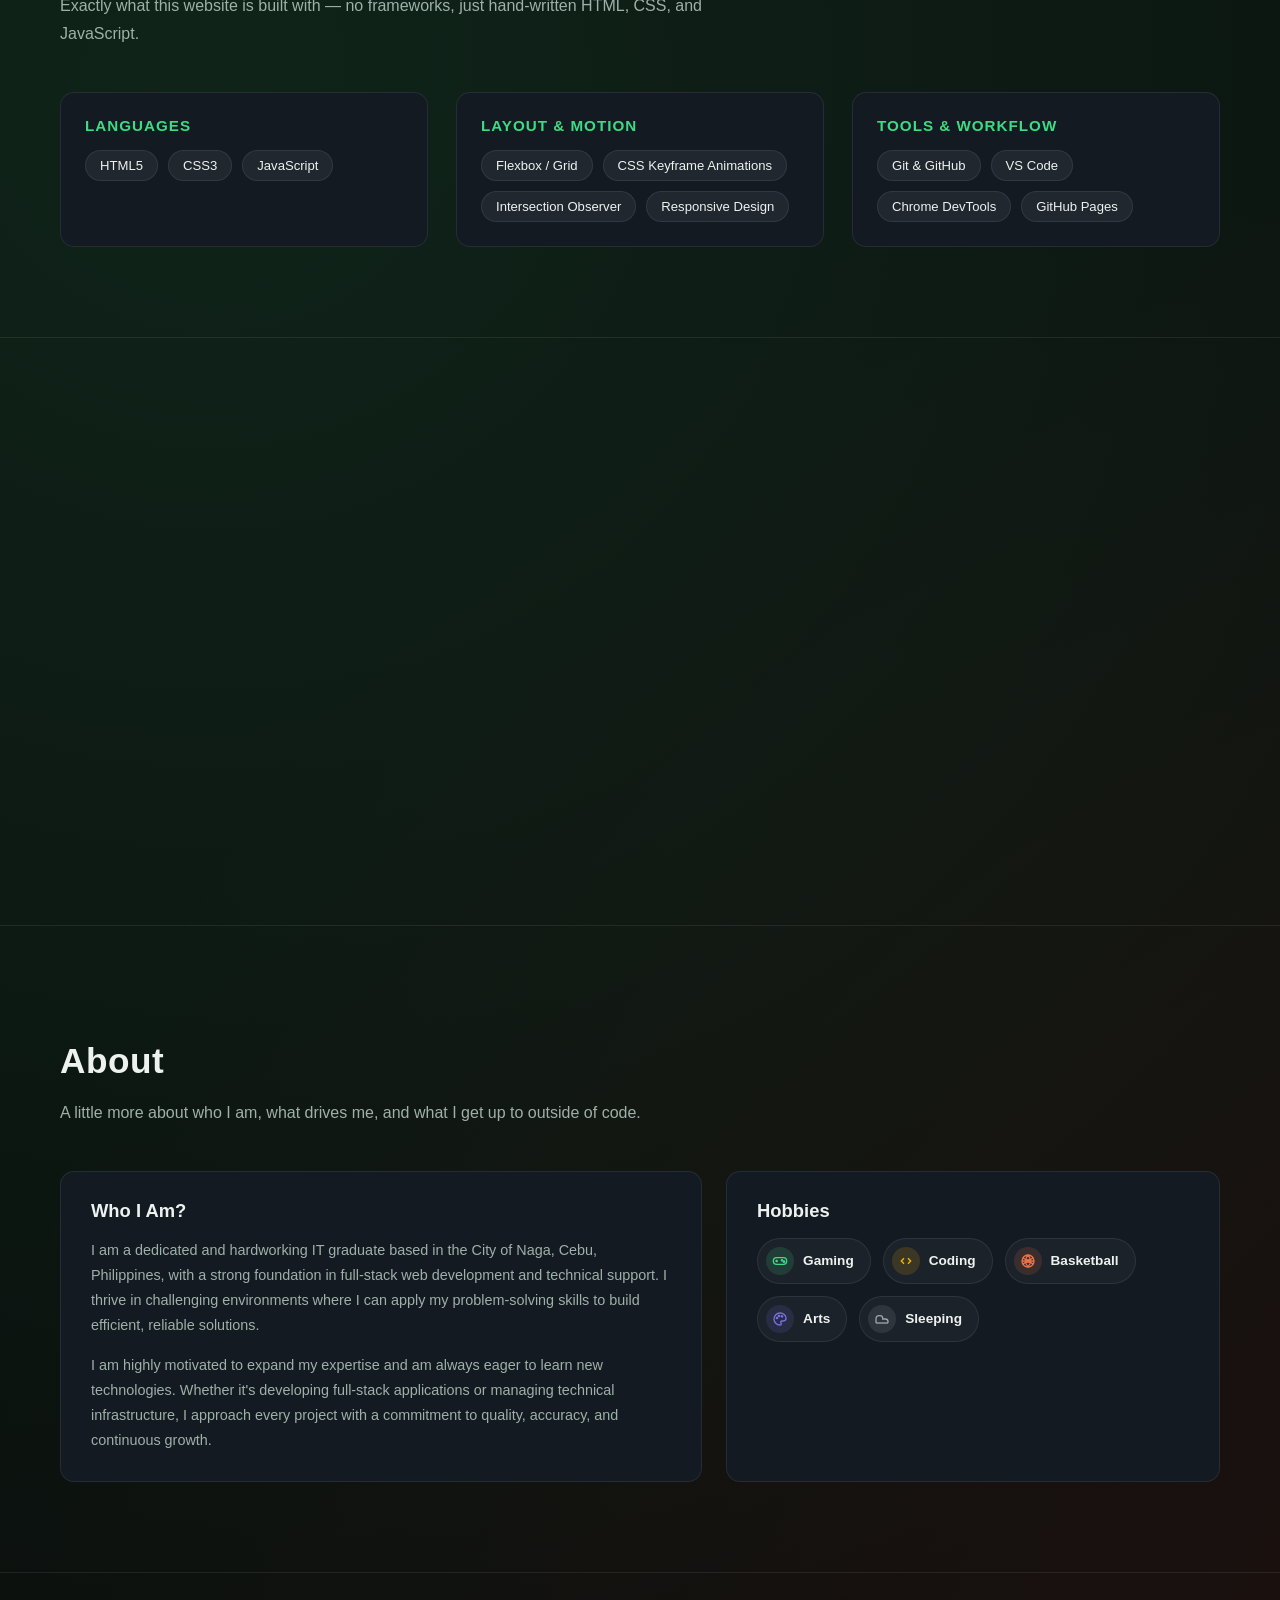
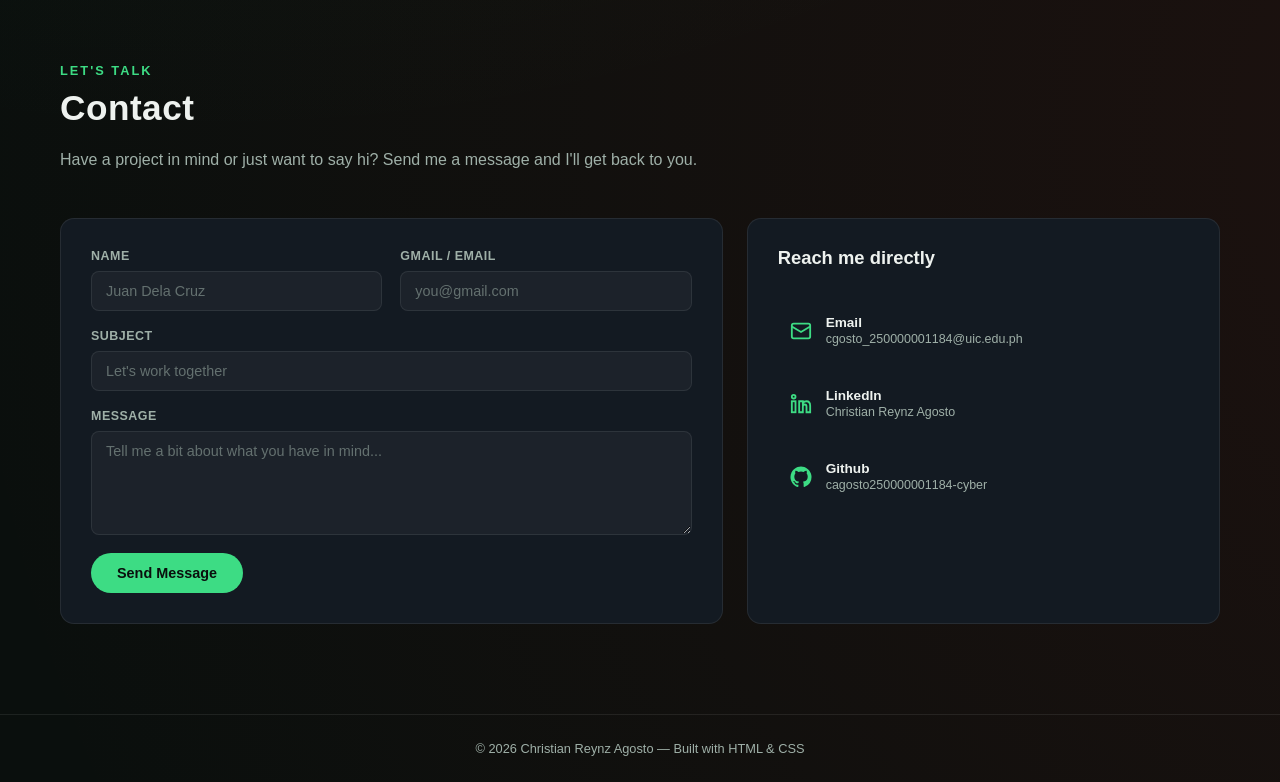
==== commit ca7aa903: "." ====
--- a/Porfolio/index.html
+++ b/Porfolio/index.html
@@ -78,7 +78,7 @@
     <div class="portrait-frame">
       <!-- Replace "profile-video.mp4" with your own video file, placed in the same folder as index.html.
            autoplay + muted + loop + playsinline makes it play automatically like a "living photo". -->
-      <video class="portrait-photo" src="profile-video.mp4" autoplay muted loop playsinline></video>
+      <image class="portrait-photo" src="akashi.jpg" autoplay muted loop playsinline></image>
     </div>
   </div>
 </section>
@@ -101,7 +101,7 @@
         <div class="code">HTML ACTIVITY 1.1</div>
         <h4>Fashion Blog</h4>
         <p>A semantic blog layout practicing headings, articles, and image placement for an editorial-style page.</p>
-        <a href="https://cagosto250000001184-cyber.github.io/AGOSTO67/Fashionblog/index.html" target="_blank" rel="noopener">View project →</a>
+        <a href="https://cagosto250000001184-cyber.github.io/FashionBlog/" target="_blank" rel="noopener">View project →</a>
       </div>
     </div>
     <div class="activity-card">
@@ -123,7 +123,7 @@
         <div class="code">CSS ACTIVITY 2.1</div>
         <h4>Davies Burger</h4>
         <p>A restaurant landing page styled with CSS, focused on menu layout, color theory, and hover states.</p>
-        <a href="https://cagosto250000001184-cyber.github.io/DaviaBurger/" target="_blank" rel="noopener">View project →</a>
+        <a href="https://cagosto250000001184-cyber.github.io/DaviesBurger/DaviesBurger/" target="_blank" rel="noopener">View project →</a>
       </div>
     </div>
   </div>
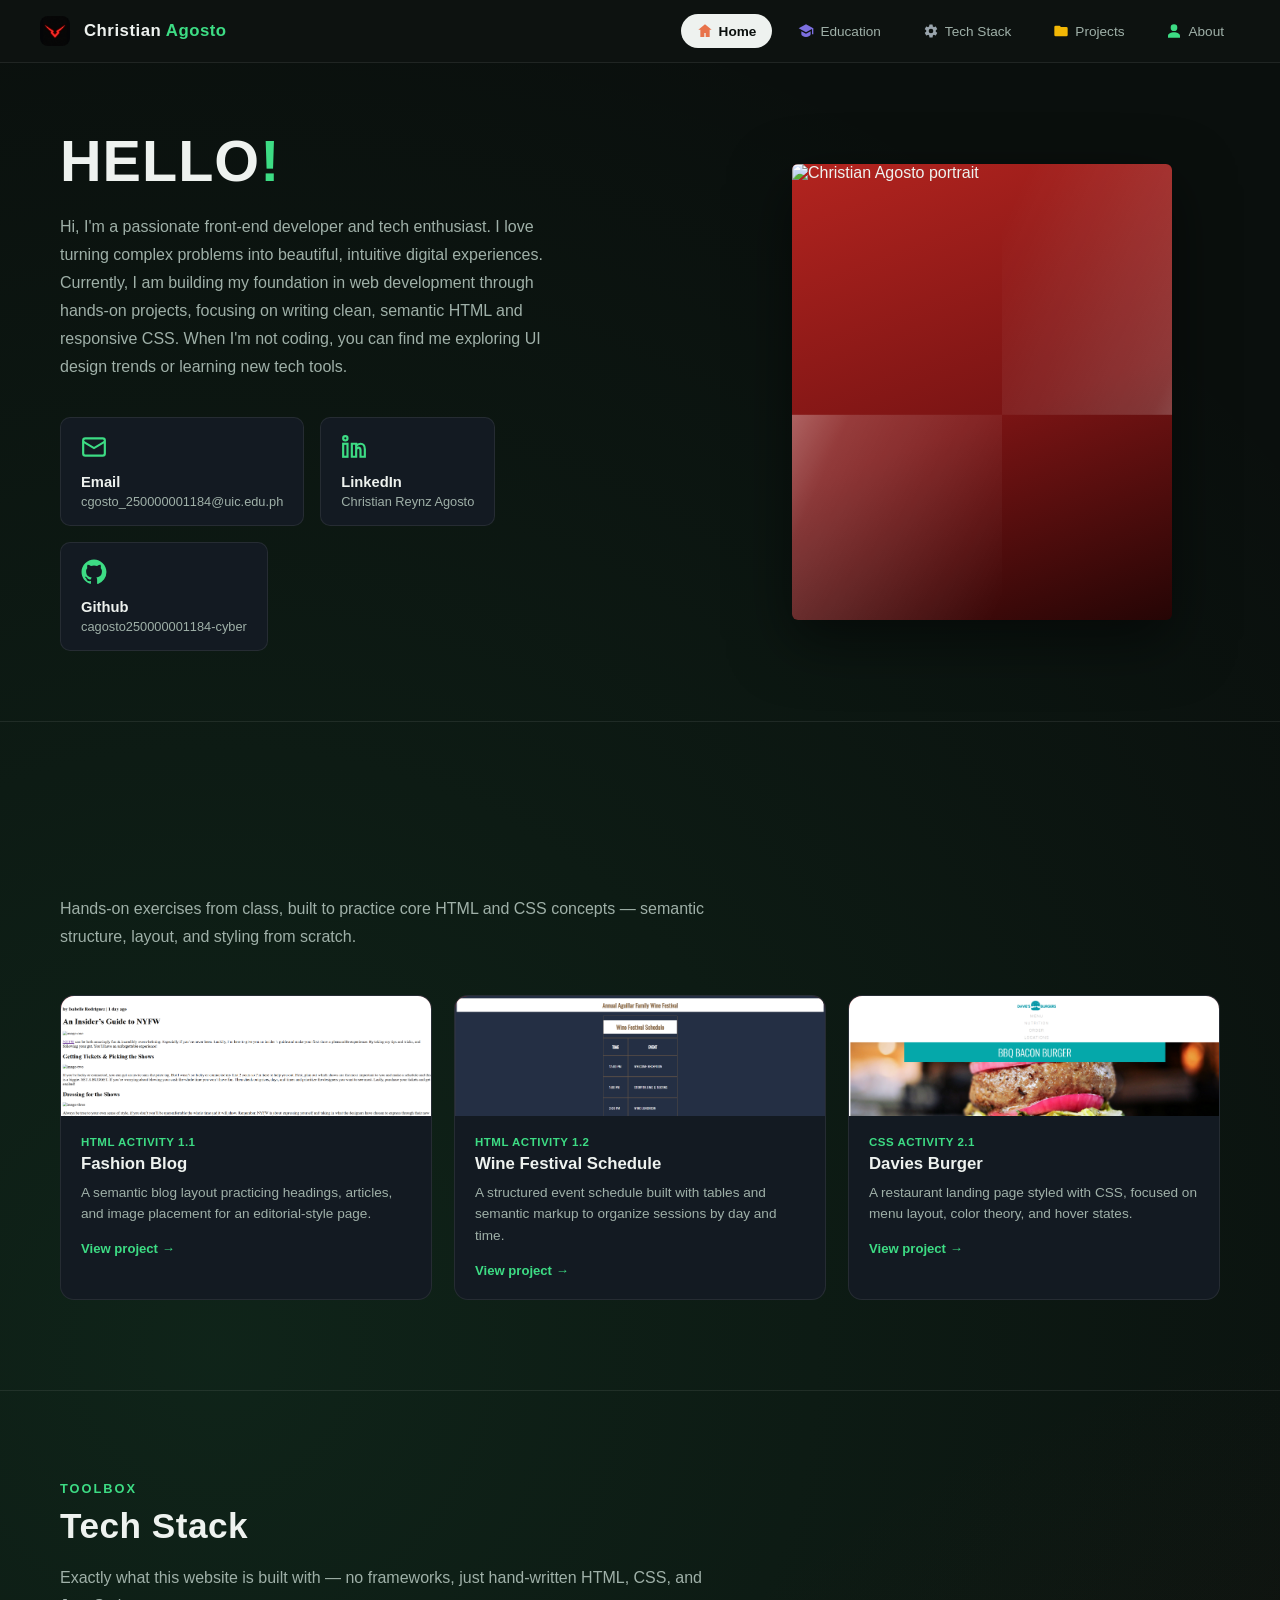
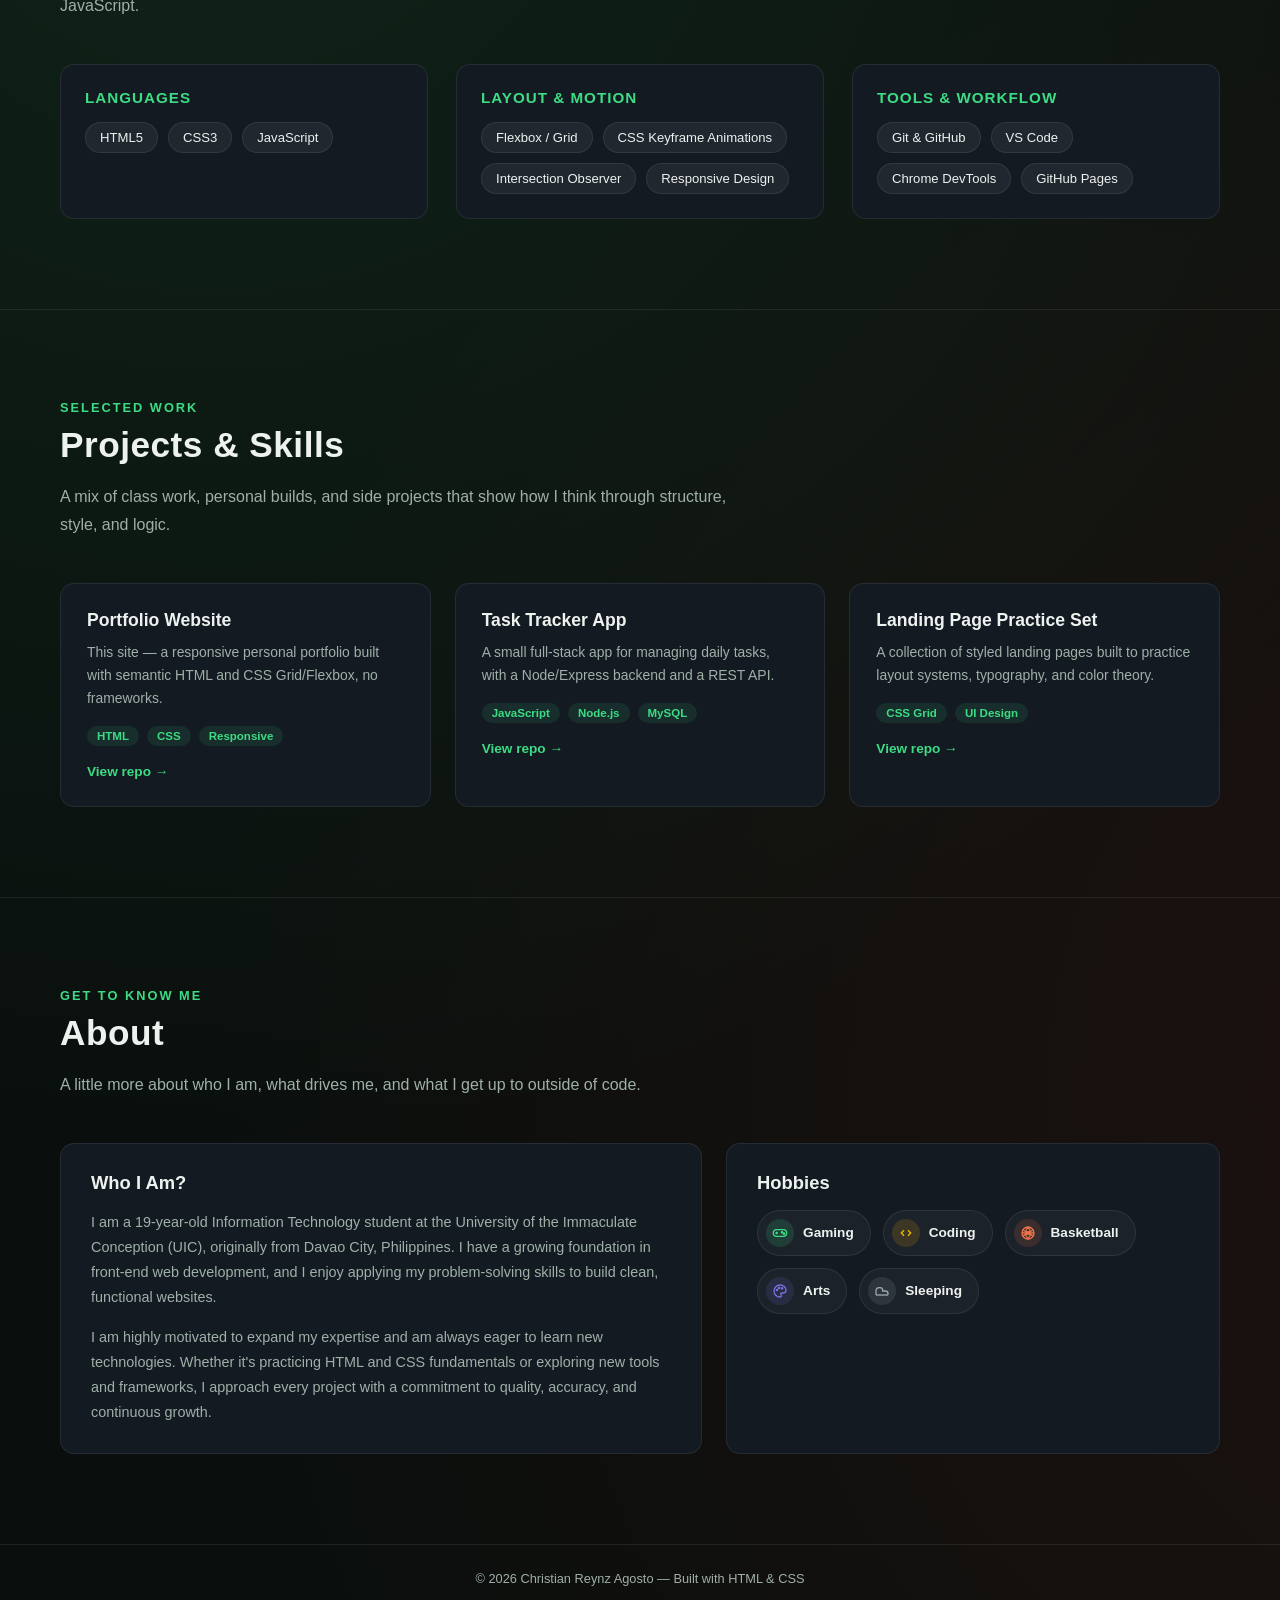
==== commit d563c67d: "." ====
--- a/Porfolio/index.html
+++ b/Porfolio/index.html
@@ -10,8 +10,8 @@
 
 <nav>
   <div class="nav-left">
-    <!-- Replace "Leloucheye.jpg" with your own logo/icon image, placed in the same folder as index.html -->
-    <img src="Leloucheye.jpg" alt="Logo" class="nav-logo">
+    <!-- Replace "Leloucheye.jpg" with your own logo/icon image, placed inside the "image" folder -->
+    <img src="image/Leloucheye.jpg" alt="Logo" class="nav-logo">
     <span class="brand">Christian <span class="accent">Agosto</span></span>
   </div>
   <div class="nav-right">
@@ -35,10 +35,6 @@
       <svg viewBox="0 0 24 24" width="16" height="16"><path fill="#3ddc84" d="M12 12a5 5 0 1 0 0-10 5 5 0 0 0 0 10zm0 2c-4.4 0-9 2.2-9 5v3h18v-3c0-2.8-4.6-5-9-5z"/></svg>
       About
     </a>
-    <a href="#contact" data-section="contact">
-      <svg viewBox="0 0 24 24" width="16" height="16" fill="none" stroke="#3ddc84" stroke-width="2"><rect x="2" y="4" width="20" height="16" rx="2"></rect><path d="M2 7l10 6 10-6"></path></svg>
-      Contact
-    </a>
   </div>
 </nav>
 
@@ -46,13 +42,12 @@
   <div class="hero-text">
     <h1>HELLO<span class="bar">!</span></h1>
     <p>
-      I am Christian Reynz Agosto, a 23 years old Information Technology graduate specializing
-      in full-stack web development with a strong focus on frontend design.
-      Experienced in building fast, responsive websites, and connecting them
-      to reliable backend systems. Skilled at turning designs into clean,
-      accessible code that works seamlessly for users. A dedicated developer
-      who bridges the gap between beautiful visual design and solid technical
-      performance to build great web applications.
+      Hi, I'm a passionate front-end developer and tech enthusiast. I love
+      turning complex problems into beautiful, intuitive digital experiences.
+      Currently, I am building my foundation in web development through
+      hands-on projects, focusing on writing clean, semantic HTML and
+      responsive CSS. When I'm not coding, you can find me exploring UI
+      design trends or learning new tech tools.
     </p>
 
     <div class="contact-cards">
@@ -76,9 +71,9 @@
 
   <div class="portrait-wrap">
     <div class="portrait-frame">
-      <!-- Replace "profile-video.mp4" with your own video file, placed in the same folder as index.html.
-           autoplay + muted + loop + playsinline makes it play automatically like a "living photo". -->
-      <image class="portrait-photo" src="akashi.jpg" autoplay muted loop playsinline></image>
+      <!-- Fixed: was an invalid <image> tag with video attributes. Now a proper <img> pointing into the image/ folder.
+           If you want this to autoplay like a video, put an .mp4 in the image/ folder and use a <video> tag instead. -->
+      <img class="portrait-photo" src="image/agosto.webp" alt="Christian Agosto portrait">
     </div>
   </div>
 </section>
@@ -95,7 +90,7 @@
   <div class="activity-grid reveal-stagger">
     <div class="activity-card">
       <div class="activity-thumb t2 has-image">
-        <img src="fashion.png" alt="Fashion Blog project screenshot">
+        <img src="image/fashion.png" alt="Fashion Blog project screenshot">
       </div>
       <div class="activity-body">
         <div class="code">HTML ACTIVITY 1.1</div>
@@ -106,7 +101,7 @@
     </div>
     <div class="activity-card">
       <div class="activity-thumb t2 has-image">
-        <img src="wine.png" alt="Wine Festival Schedule project screenshot">
+        <img src="image/wine.png" alt="Wine Festival Schedule project screenshot">
       </div>
       <div class="activity-body">
         <div class="code">HTML ACTIVITY 1.2</div>
@@ -117,7 +112,7 @@
     </div>
     <div class="activity-card">
         <div class="activity-thumb t2 has-image">
-        <img src="burger.png" alt="Davies Burger project screenshot">
+        <img src="image/burger.png" alt="Davies Burger project screenshot">
         </div> 
       <div class="activity-body">
         <div class="code">CSS ACTIVITY 2.1</div>
@@ -211,16 +206,16 @@
     <div class="about-card">
       <h4 class="about-card-title">Who I Am?</h4>
       <p>
-        I am a dedicated and hardworking IT graduate based in the City of Naga,
-        Cebu, Philippines, with a strong foundation in full-stack web
-        development and technical support. I thrive in challenging
-        environments where I can apply my problem-solving skills to build
-        efficient, reliable solutions.
+        I am a 19-year-old Information Technology student at the University
+        of the Immaculate Conception (UIC), originally from Davao City,
+        Philippines. I have a growing foundation in front-end web development,
+        and I enjoy applying my problem-solving skills to build clean,
+        functional websites.
       </p>
       <p>
         I am highly motivated to expand my expertise and am always eager to
-        learn new technologies. Whether it's developing full-stack
-        applications or managing technical infrastructure, I approach every
+        learn new technologies. Whether it's practicing HTML and CSS
+        fundamentals or exploring new tools and frameworks, I approach every
         project with a commitment to quality, accuracy, and continuous
         growth.
       </p>
@@ -260,65 +255,6 @@
           Sleeping
         </span>
       </div>
-    </div>
-  </div>
-</section>
-
-<!-- CONTACT -->
-<section class="section" id="contact">
-  <div class="section-eyebrow reveal">Let's talk</div>
-  <h2 class="section-title reveal">Contact</h2>
-  <p class="section-lede reveal">
-    Have a project in mind or just want to say hi? Send me a message and
-    I'll get back to you.
-  </p>
-
-  <div class="contact-grid reveal-stagger">
-    <form class="contact-form" action="https://formsubmit.co/cgosto_250000001184@uic.edu.ph" method="POST">
-      <div class="form-row">
-        <div class="form-field">
-          <label for="cf-name">Name</label>
-          <input type="text" id="cf-name" name="name" placeholder="Juan Dela Cruz" required>
-        </div>
-        <div class="form-field">
-          <label for="cf-email">Gmail / Email</label>
-          <input type="email" id="cf-email" name="email" placeholder="you@gmail.com" required>
-        </div>
-      </div>
-      <div class="form-field">
-        <label for="cf-subject">Subject</label>
-        <input type="text" id="cf-subject" name="subject" placeholder="Let's work together">
-      </div>
-      <div class="form-field">
-        <label for="cf-message">Message</label>
-        <textarea id="cf-message" name="message" rows="5" placeholder="Tell me a bit about what you have in mind..." required></textarea>
-      </div>
-      <button type="submit" class="form-submit">Send Message</button>
-    </form>
-
-    <div class="contact-info">
-      <h4 class="about-card-title">Reach me directly</h4>
-      <a class="contact-info-row" href="mailto:cgosto_250000001184@uic.edu.ph">
-        <svg class="icon" viewBox="0 0 24 24" fill="none" stroke="currentColor" stroke-width="2"><rect x="2" y="4" width="20" height="16" rx="2"></rect><path d="M2 7l10 6 10-6"></path></svg>
-        <div>
-          <div class="label">Email</div>
-          <div class="value">cgosto_250000001184@uic.edu.ph</div>
-        </div>
-      </a>
-      <a class="contact-info-row" href="https://www.linkedin.com/in/christian-reynz-agosto-9645b1428/" target="_blank" rel="noopener">
-        <svg class="icon" viewBox="0 0 24 24" fill="none" stroke="currentColor" stroke-width="2"><rect x="2" y="9" width="4" height="12"></rect><circle cx="4" cy="4" r="2"></circle><path d="M10 9h4v2s1.5-2 4-2c3 0 4 2 4 5v7h-4v-6c0-1.5-.5-2.5-2-2.5s-2 1-2 2.5v6h-4z"></path></svg>
-        <div>
-          <div class="label">LinkedIn</div>
-          <div class="value">Christian Reynz Agosto</div>
-        </div>
-      </a>
-      <a class="contact-info-row" href="https://github.com/cagosto250000001184-cyber" target="_blank" rel="noopener">
-        <svg class="icon" viewBox="0 0 24 24" fill="currentColor"><path d="M12 .5C5.73.5.5 5.73.5 12c0 5.1 3.29 9.42 7.86 10.95.58.1.79-.25.79-.56v-2c-3.2.7-3.87-1.54-3.87-1.54-.53-1.34-1.29-1.7-1.29-1.7-1.05-.72.08-.7.08-.7 1.17.08 1.78 1.2 1.78 1.2 1.03 1.77 2.7 1.26 3.36.96.1-.75.4-1.26.73-1.55-2.55-.29-5.23-1.28-5.23-5.68 0-1.25.44-2.28 1.18-3.08-.12-.29-.51-1.46.11-3.05 0 0 .96-.31 3.15 1.18a10.9 10.9 0 0 1 5.74 0c2.19-1.49 3.15-1.18 3.15-1.18.62 1.59.23 2.76.11 3.05.74.8 1.18 1.83 1.18 3.08 0 4.41-2.69 5.38-5.25 5.67.41.36.78 1.07.78 2.16v3.2c0 .31.21.67.8.56A11.5 11.5 0 0 0 23.5 12C23.5 5.73 18.27.5 12 .5z"></path></svg>
-        <div>
-          <div class="label">Github</div>
-          <div class="value">cagosto250000001184-cyber</div>
-        </div>
-      </a>
     </div>
   </div>
 </section>
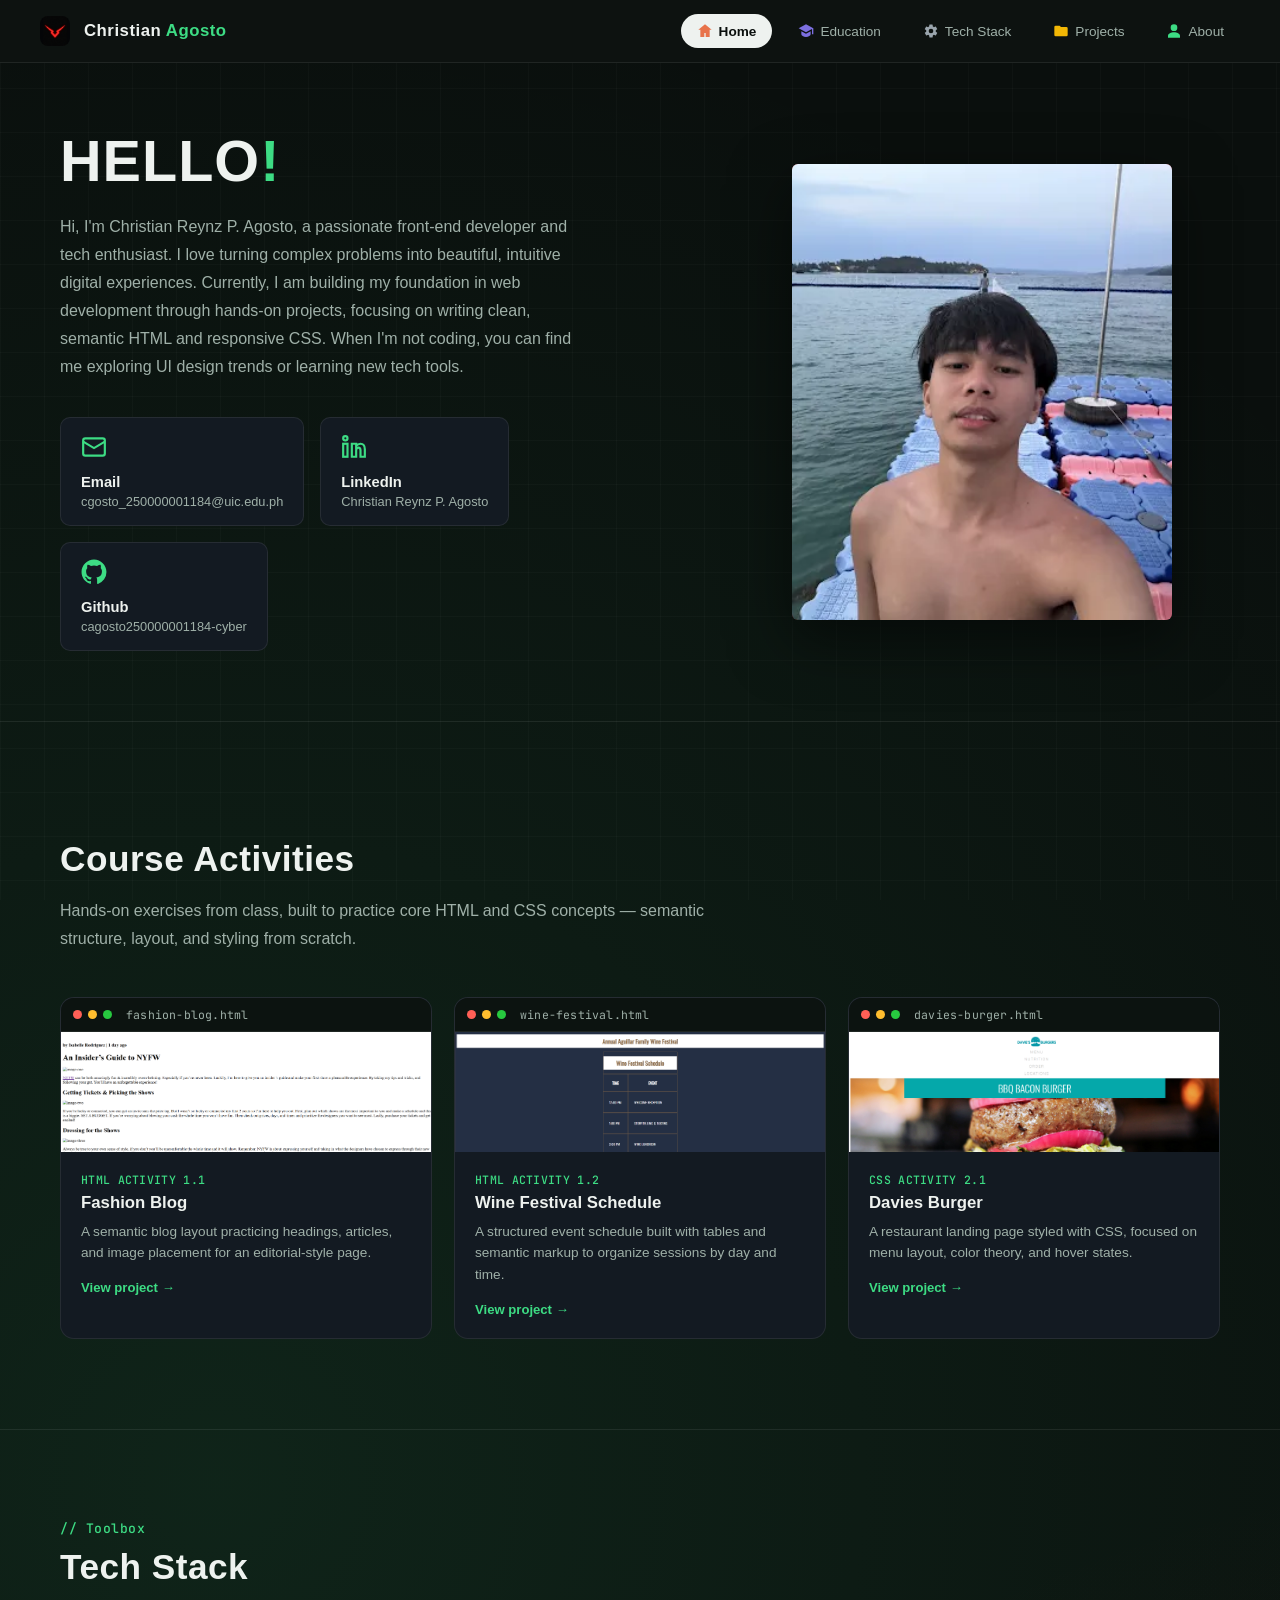
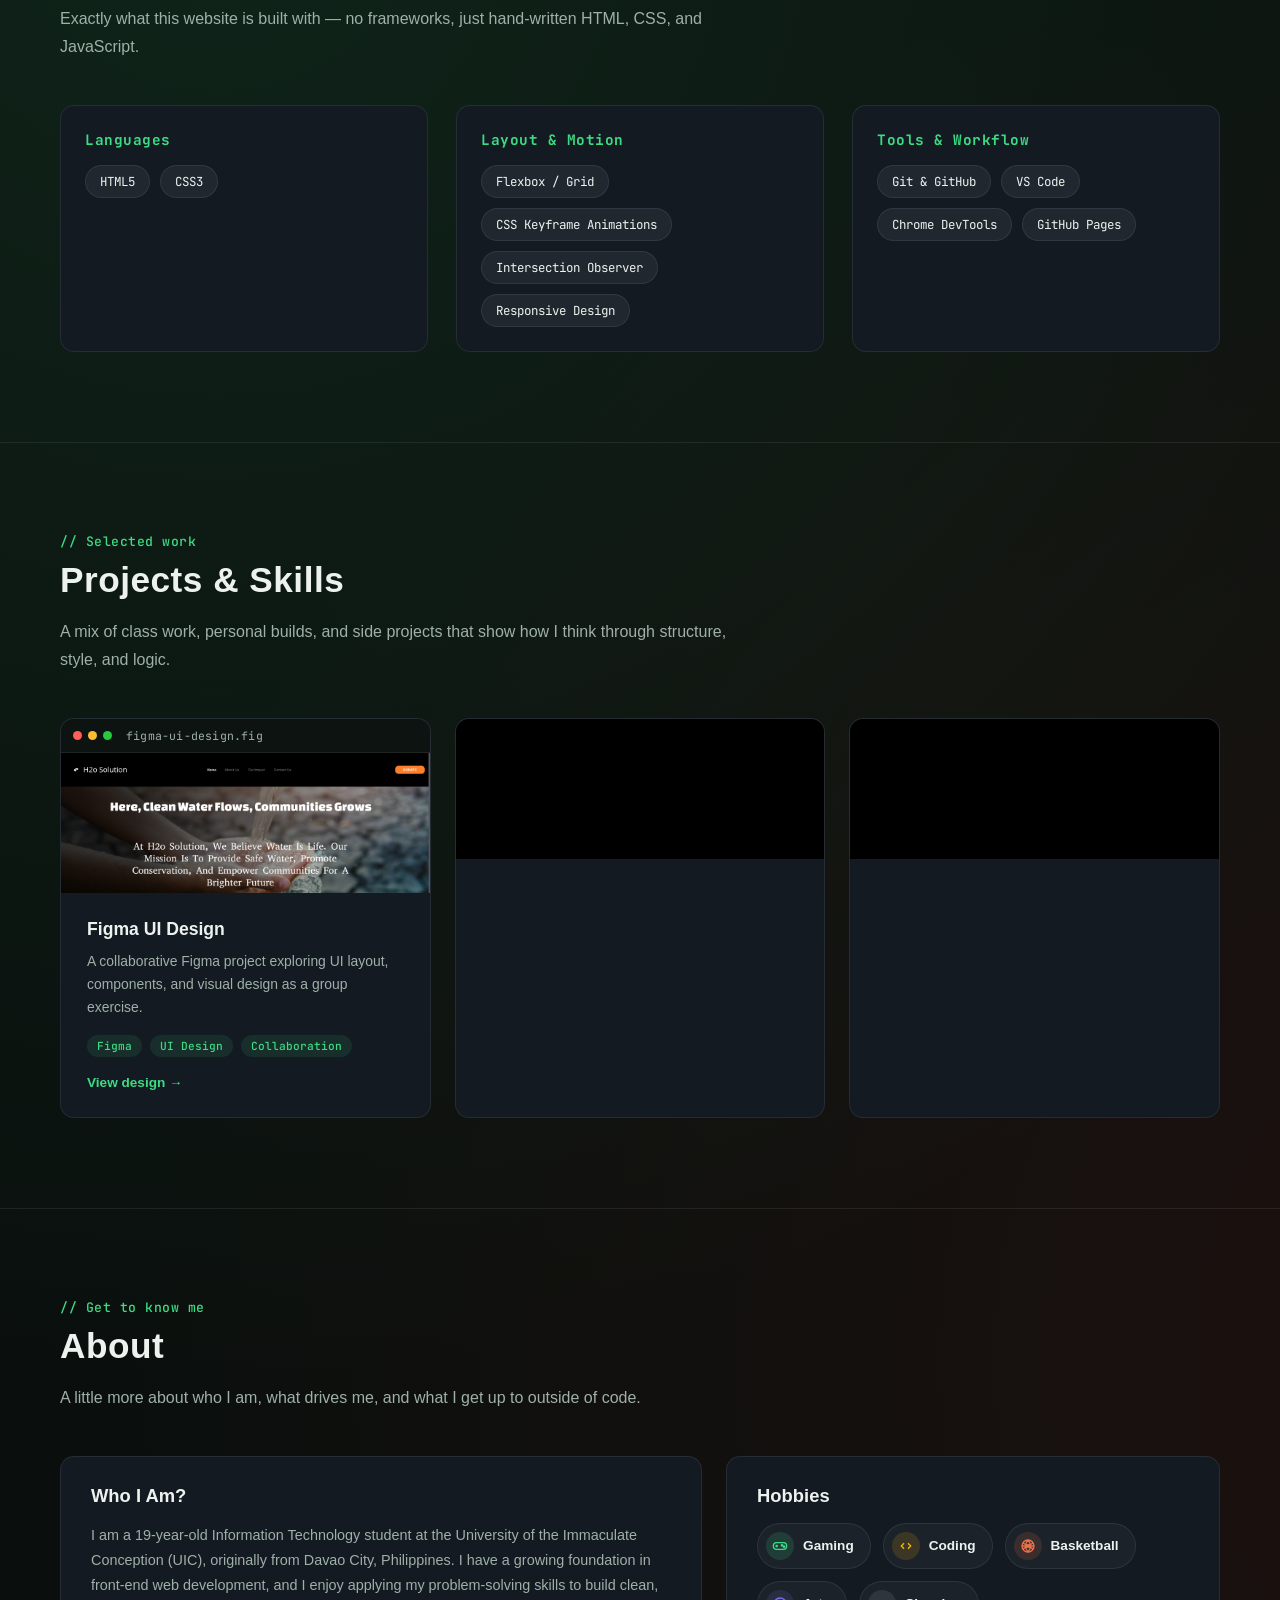
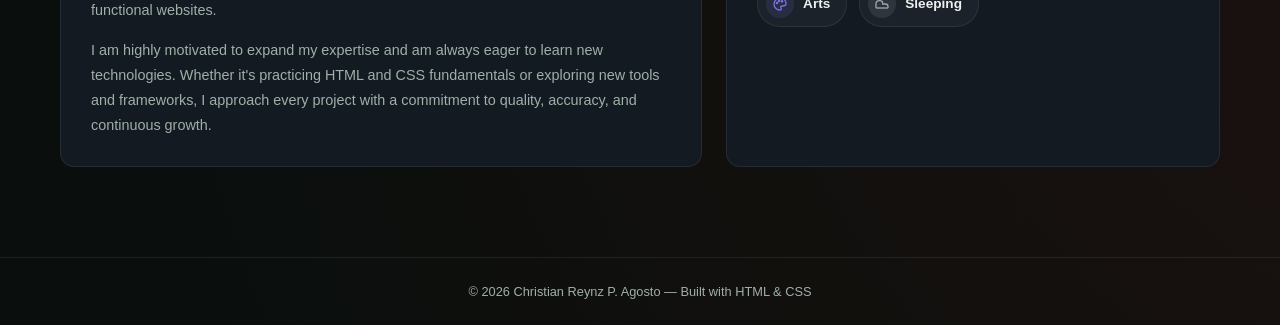
==== commit d06fa05f: "." ====
--- a/Porfolio/index.html
+++ b/Porfolio/index.html
@@ -3,7 +3,10 @@
 <head>
 <meta charset="UTF-8">
 <meta name="viewport" content="width=device-width, initial-scale=1.0">
-<title>Christian Reynz Agosto | Portfolio</title>
+<link rel="preconnect" href="https://fonts.googleapis.com">
+<link rel="preconnect" href="https://fonts.gstatic.com" crossorigin>
+<link href="https://fonts.googleapis.com/css2?family=JetBrains+Mono:wght@400;500;600;700&display=swap" rel="stylesheet">
+<title>Christian Reynz P. Agosto | Portfolio</title>
 <link rel="stylesheet" href="style.css">
 </head>
 <body>
@@ -42,12 +45,12 @@
   <div class="hero-text">
     <h1>HELLO<span class="bar">!</span></h1>
     <p>
-      Hi, I'm a passionate front-end developer and tech enthusiast. I love
-      turning complex problems into beautiful, intuitive digital experiences.
-      Currently, I am building my foundation in web development through
-      hands-on projects, focusing on writing clean, semantic HTML and
-      responsive CSS. When I'm not coding, you can find me exploring UI
-      design trends or learning new tech tools.
+      Hi, I'm Christian Reynz P. Agosto, a passionate front-end developer and
+      tech enthusiast. I love turning complex problems into beautiful,
+      intuitive digital experiences. Currently, I am building my foundation
+      in web development through hands-on projects, focusing on writing
+      clean, semantic HTML and responsive CSS. When I'm not coding, you can
+      find me exploring UI design trends or learning new tech tools.
     </p>
 
     <div class="contact-cards">
@@ -59,7 +62,7 @@
       <a class="contact-card" href="https://www.linkedin.com/in/christian-reynz-agosto-9645b1428/" target="_blank" rel="noopener">
         <svg class="icon" viewBox="0 0 24 24" fill="none" stroke="currentColor" stroke-width="2"><rect x="2" y="9" width="4" height="12"></rect><circle cx="4" cy="4" r="2"></circle><path d="M10 9h4v2s1.5-2 4-2c3 0 4 2 4 5v7h-4v-6c0-1.5-.5-2.5-2-2.5s-2 1-2 2.5v6h-4z"></path></svg>
         <div class="label">LinkedIn</div>
-        <div class="value">Christian Reynz Agosto</div>
+        <div class="value">Christian Reynz P. Agosto</div>
       </a>
       <a class="contact-card" href="https://github.com/cagosto250000001184-cyber" target="_blank" rel="noopener">
         <svg class="icon" viewBox="0 0 24 24" fill="currentColor"><path d="M12 .5C5.73.5.5 5.73.5 12c0 5.1 3.29 9.42 7.86 10.95.58.1.79-.25.79-.56v-2c-3.2.7-3.87-1.54-3.87-1.54-.53-1.34-1.29-1.7-1.29-1.7-1.05-.72.08-.7.08-.7 1.17.08 1.78 1.2 1.78 1.2 1.03 1.77 2.7 1.26 3.36.96.1-.75.4-1.26.73-1.55-2.55-.29-5.23-1.28-5.23-5.68 0-1.25.44-2.28 1.18-3.08-.12-.29-.51-1.46.11-3.05 0 0 .96-.31 3.15 1.18a10.9 10.9 0 0 1 5.74 0c2.19-1.49 3.15-1.18 3.15-1.18.62 1.59.23 2.76.11 3.05.74.8 1.18 1.83 1.18 3.08 0 4.41-2.69 5.38-5.25 5.67.41.36.78 1.07.78 2.16v3.2c0 .31.21.67.8.56A11.5 11.5 0 0 0 23.5 12C23.5 5.73 18.27.5 12 .5z"></path></svg>
@@ -73,14 +76,14 @@
     <div class="portrait-frame">
       <!-- Fixed: was an invalid <image> tag with video attributes. Now a proper <img> pointing into the image/ folder.
            If you want this to autoplay like a video, put an .mp4 in the image/ folder and use a <video> tag instead. -->
-      <img class="portrait-photo" src="image/agosto.webp" alt="Christian Agosto portrait">
+      <img class="portrait-photo" src="image/agosto.png" alt="Christian Reynz P. Agosto portrait">
     </div>
   </div>
 </section>
 
 <!-- EDUCATION / COURSE ACTIVITIES -->
 <section class="section" id="education">
-  <div class="section-eyebrow reveal">Coursework</div>
+  <div class="section-eyebrow reveal">// Coursework</div>
   <h2 class="section-title reveal">Course Activities</h2>
   <p class="section-lede reveal">
     Hands-on exercises from class, built to practice core HTML and CSS
@@ -89,6 +92,10 @@
 
   <div class="activity-grid reveal-stagger">
     <div class="activity-card">
+      <div class="card-chrome">
+        <span class="dot red"></span><span class="dot yellow"></span><span class="dot green"></span>
+        <span class="filename">fashion-blog.html</span>
+      </div>
       <div class="activity-thumb t2 has-image">
         <img src="image/fashion.png" alt="Fashion Blog project screenshot">
       </div>
@@ -96,10 +103,14 @@
         <div class="code">HTML ACTIVITY 1.1</div>
         <h4>Fashion Blog</h4>
         <p>A semantic blog layout practicing headings, articles, and image placement for an editorial-style page.</p>
-        <a href="https://cagosto250000001184-cyber.github.io/FashionBlog/" target="_blank" rel="noopener">View project →</a>
+        <a href="https://cagosto250000001184-cyber.github.io/Fashionblog/index.html" target="_blank" rel="noopener">View project →</a>
       </div>
     </div>
     <div class="activity-card">
+      <div class="card-chrome">
+        <span class="dot red"></span><span class="dot yellow"></span><span class="dot green"></span>
+        <span class="filename">wine-festival.html</span>
+      </div>
       <div class="activity-thumb t2 has-image">
         <img src="image/wine.png" alt="Wine Festival Schedule project screenshot">
       </div>
@@ -107,10 +118,14 @@
         <div class="code">HTML ACTIVITY 1.2</div>
         <h4>Wine Festival Schedule</h4>
         <p>A structured event schedule built with tables and semantic markup to organize sessions by day and time.</p>
-        <a href="https://cagosto250000001184-cyber.github.io/Wine/Wine%20Festival/index.html" target="_blank" rel="noopener">View project →</a>
+        <a href="https://cagosto250000001184-cyber.github.io/WineFisteval/index.html" target="_blank" rel="noopener">View project →</a>
       </div>
     </div>
     <div class="activity-card">
+      <div class="card-chrome">
+        <span class="dot red"></span><span class="dot yellow"></span><span class="dot green"></span>
+        <span class="filename">davies-burger.html</span>
+      </div>
         <div class="activity-thumb t2 has-image">
         <img src="image/burger.png" alt="Davies Burger project screenshot">
         </div> 
@@ -118,7 +133,7 @@
         <div class="code">CSS ACTIVITY 2.1</div>
         <h4>Davies Burger</h4>
         <p>A restaurant landing page styled with CSS, focused on menu layout, color theory, and hover states.</p>
-        <a href="https://cagosto250000001184-cyber.github.io/DaviesBurger/DaviesBurger/" target="_blank" rel="noopener">View project →</a>
+        <a href="https://cagosto250000001184-cyber.github.io/DaviesBurger/DaviesBurger/index.html" target="_blank" rel="noopener">View project →</a>
       </div>
     </div>
   </div>
@@ -126,7 +141,7 @@
 
 <!-- TECH STACK -->
 <section class="section" id="techstack">
-  <div class="section-eyebrow reveal">Toolbox</div>
+  <div class="section-eyebrow reveal">// Toolbox</div>
   <h2 class="section-title reveal">Tech Stack</h2>
   <p class="section-lede reveal">
     Exactly what this website is built with — no frameworks, just
@@ -139,7 +154,6 @@
       <div class="chip-row">
         <span class="chip">HTML5</span>
         <span class="chip">CSS3</span>
-        <span class="chip">JavaScript</span>
       </div>
     </div>
     <div class="stack-group">
@@ -165,7 +179,7 @@
 
 <!-- PROJECTS -->
 <section class="section" id="projects">
-  <div class="section-eyebrow reveal">Selected work</div>
+  <div class="section-eyebrow reveal">// Selected work</div>
   <h2 class="section-title reveal">Projects &amp; Skills</h2>
   <p class="section-lede reveal">
     A mix of class work, personal builds, and side projects that show how
@@ -174,29 +188,38 @@
 
   <div class="project-grid reveal-stagger">
     <div class="project-card">
-      <h4>Portfolio Website</h4>
-      <p>This site — a responsive personal portfolio built with semantic HTML and CSS Grid/Flexbox, no frameworks.</p>
-      <div class="project-tags"><span>HTML</span><span>CSS</span><span>Responsive</span></div>
-      <a href="#">View repo →</a>
+      <div class="card-chrome">
+        <span class="dot red"></span><span class="dot yellow"></span><span class="dot green"></span>
+        <span class="filename">figma-ui-design.fig</span>
+      </div>
+      <div class="project-thumb has-image">
+        <img src="image/figma.png" alt="Figma design project screenshot">
+      </div>
+      <div class="project-body">
+        <h4>Figma UI Design</h4>
+        <p>A collaborative Figma project exploring UI layout, components, and visual design as a group exercise.</p>
+        <div class="project-tags"><span>Figma</span><span>UI Design</span><span>Collaboration</span></div>
+        <a href="https://www.figma.com/design/j7lHdMSVz6eJCc0Wbrm7PQ/FIGMA-GROUP-1?t=22Tb8RwyGdLVVFKd-0" target="_blank" rel="noopener">View design →</a>
+      </div>
     </div>
     <div class="project-card">
-      <h4>Task Tracker App</h4>
-      <p>A small full-stack app for managing daily tasks, with a Node/Express backend and a REST API.</p>
-      <div class="project-tags"><span>JavaScript</span><span>Node.js</span><span>MySQL</span></div>
-      <a href="#">View repo →</a>
+      <div class="project-thumb">
+      </div>
+      <div class="project-body">
+      </div>
     </div>
     <div class="project-card">
-      <h4>Landing Page Practice Set</h4>
-      <p>A collection of styled landing pages built to practice layout systems, typography, and color theory.</p>
-      <div class="project-tags"><span>CSS Grid</span><span>UI Design</span></div>
-      <a href="#">View repo →</a>
+      <div class="project-thumb">
+      </div>
+      <div class="project-body">
+      </div>
     </div>
   </div>
 </section>
 
 <!-- ABOUT -->
 <section class="section" id="about">
-  <div class="section-eyebrow reveal">Get to know me</div>
+  <div class="section-eyebrow reveal">// Get to know me</div>
   <h2 class="section-title reveal">About</h2>
   <p class="section-lede reveal">
     A little more about who I am, what drives me, and what I get up to outside of code.
@@ -260,7 +283,7 @@
 </section>
 
 <footer>
-  &copy; 2026 Christian Reynz Agosto — Built with HTML &amp; CSS
+  &copy; 2026 Christian Reynz P. Agosto — Built with HTML &amp; CSS
 </footer>
 
 <script>
@@ -289,7 +312,7 @@
         revealObserver.unobserve(entry.target);
       }
     });
-  }, { threshold: 0.15, rootMargin: '0px 0px -60px 0px' });
+  }, { threshold: 0.1, rootMargin: '0px 0px -80px 0px' });
 
   revealEls.forEach(el => revealObserver.observe(el));
 </script>
--- a/Porfolio/style.css
+++ b/Porfolio/style.css
@@ -8,6 +8,7 @@
       --text-dim: #9fb0a8;
       --card-bg: #131a22;
       --border-soft: rgba(255,255,255,0.08);
+      --font-mono: 'JetBrains Mono', 'Courier New', monospace;
     }
 
     *{ box-sizing:border-box; margin:0; padding:0; }
@@ -44,6 +45,19 @@
       50%{ background-position:100% 50%; }
       100%{ background-position:0% 50%; }
     }
+    @keyframes pageFadeIn{
+      from{ opacity:0; }
+      to{ opacity:1; }
+    }
+    @keyframes navItemIn{
+      from{ opacity:0; transform:translateY(-10px); }
+      to{ opacity:1; transform:translateY(0); }
+    }
+    @keyframes glowPulseOnce{
+      0%{ box-shadow:0 20px 60px rgba(0,0,0,0.5); }
+      50%{ box-shadow:0 20px 70px rgba(61,220,132,0.35); }
+      100%{ box-shadow:0 20px 60px rgba(0,0,0,0.5); }
+    }
 
     nav{
       animation:fadeSlideDown .6s ease both;
@@ -70,45 +84,71 @@
       animation-delay:.35s;
     }
     .portrait-frame{
-      animation:floatY 5s ease-in-out infinite;
-      animation-delay:1.2s;
-    }
+      animation:glowPulseOnce 1.8s ease-in-out 1;
+      animation-delay:1.1s;
+    }
+    .nav-right a{
+      opacity:0;
+      animation:navItemIn .5s ease both;
+    }
+    .nav-right a:nth-child(1){ animation-delay:.5s; }
+    .nav-right a:nth-child(2){ animation-delay:.58s; }
+    .nav-right a:nth-child(3){ animation-delay:.66s; }
+    .nav-right a:nth-child(4){ animation-delay:.74s; }
+    .nav-right a:nth-child(5){ animation-delay:.82s; }
+    .nav-right a:nth-child(6){ animation-delay:.9s; }
 
     /* ===== SCROLL REVEAL ===== */
     .reveal{
       opacity:0;
-      transform:translateY(28px);
-      transition:opacity .7s ease, transform .7s ease;
+      transform:translateY(36px) scale(0.98);
+      transition:opacity .8s cubic-bezier(.16,.8,.3,1), transform .8s cubic-bezier(.16,.8,.3,1);
     }
     .reveal.in-view{
       opacity:1;
-      transform:translateY(0);
+      transform:translateY(0) scale(1);
     }
     .reveal-stagger > *{
       opacity:0;
-      transform:translateY(24px);
-      transition:opacity .6s ease, transform .6s ease;
+      transform:translateY(30px) scale(0.97);
+      transition:opacity .65s cubic-bezier(.16,.8,.3,1), transform .65s cubic-bezier(.16,.8,.3,1);
     }
     .reveal-stagger.in-view > *{
       opacity:1;
-      transform:translateY(0);
-    }
-    .reveal-stagger.in-view > *:nth-child(1){ transition-delay:.05s; }
-    .reveal-stagger.in-view > *:nth-child(2){ transition-delay:.15s; }
-    .reveal-stagger.in-view > *:nth-child(3){ transition-delay:.25s; }
-    .reveal-stagger.in-view > *:nth-child(4){ transition-delay:.35s; }
-    .reveal-stagger.in-view > *:nth-child(5){ transition-delay:.45s; }
+      transform:translateY(0) scale(1);
+    }
+    .reveal-stagger.in-view > *:nth-child(1){ transition-delay:.06s; }
+    .reveal-stagger.in-view > *:nth-child(2){ transition-delay:.14s; }
+    .reveal-stagger.in-view > *:nth-child(3){ transition-delay:.22s; }
+    .reveal-stagger.in-view > *:nth-child(4){ transition-delay:.30s; }
+    .reveal-stagger.in-view > *:nth-child(5){ transition-delay:.38s; }
+    .reveal-stagger.in-view > *:nth-child(6){ transition-delay:.46s; }
 
     body{
+      position:relative;
       font-family:'Segoe UI', Roboto, -apple-system, sans-serif;
       background:
         radial-gradient(circle at 12% 30%, rgba(61,220,132,0.10), transparent 40%),
         radial-gradient(circle at 90% 60%, rgba(179,36,31,0.12), transparent 45%),
         var(--bg-dark);
       background-size:140% 140%;
-      animation:gradientShift 18s ease-in-out infinite;
+      animation:gradientShift 18s ease-in-out infinite, pageFadeIn .7s ease both;
       color:var(--text-main);
       min-height:100vh;
+    }
+
+    /* Faint editor-grid backdrop: subtle graph-paper texture nodding to
+       structured, hand-written markup rather than a framework template. */
+    body::before{
+      content:"";
+      position:fixed;
+      inset:0;
+      background-image:
+        linear-gradient(rgba(255,255,255,0.025) 1px, transparent 1px),
+        linear-gradient(90deg, rgba(255,255,255,0.025) 1px, transparent 1px);
+      background-size:44px 44px;
+      pointer-events:none;
+      z-index:0;
     }
 
     /* NAVBAR */
@@ -163,6 +203,8 @@
 
     /* HERO */
     .hero{
+      position:relative;
+      z-index:1;
       display:grid;
       grid-template-columns: 1.15fr 0.85fr;
       gap:40px;
@@ -258,43 +300,14 @@
       100%{ transform:scale(1.06) translate(0, 0); }
     }
     .portrait-photo{
-      animation:livePhotoDrift 9s ease-in-out infinite;
-      transform-origin:center 35%;
-      will-change:transform;
-    }
-
-    /* Shimmer sweep overlay, echoing the eye's glint */
-    .portrait-frame::after{
-      content:"";
-      position:absolute;
-      inset:0;
-      background:linear-gradient(
-        115deg,
-        transparent 30%,
-        rgba(255,255,255,0.16) 46%,
-        rgba(255,255,255,0.32) 50%,
-        rgba(255,255,255,0.16) 54%,
-        transparent 70%
-      );
-      background-size:250% 250%;
-      background-position:130% 130%;
-      animation:livePhotoShimmer 7s ease-in-out infinite;
-      animation-delay:1.5s;
-      pointer-events:none;
-      mix-blend-mode:screen;
-    }
-    @keyframes livePhotoShimmer{
-      0%, 55%, 100%{ background-position:130% 130%; }
-      70%{ background-position:-20% -20%; }
-    }
-
-    @media (prefers-reduced-motion: reduce){
-      .portrait-photo{ animation:none; }
-      .portrait-frame::after{ animation:none; display:none; }
-    }
+    }
+
+
 
     /* SHARED SECTION STYLES */
     .section{
+      position:relative;
+      z-index:1;
       max-width:1300px;
       margin:0 auto;
       padding:90px 60px;
@@ -302,10 +315,10 @@
     }
     .section-eyebrow{
       color:var(--accent-green);
-      font-size:0.8rem;
-      letter-spacing:2px;
-      text-transform:uppercase;
-      font-weight:700;
+      font-family:var(--font-mono);
+      font-size:0.82rem;
+      letter-spacing:0.5px;
+      font-weight:500;
       margin-bottom:10px;
     }
     .section-title{
@@ -518,6 +531,34 @@
       transition:transform .25s ease, border-color .25s ease, box-shadow .25s ease;
     }
     .activity-card:hover{ transform:translateY(-4px); border-color:var(--accent-green); box-shadow:0 12px 30px rgba(61,220,132,0.12); }
+
+    /* Terminal / editor-tab chrome: the signature motif tying cards back to
+       the hand-written, no-framework identity of the site. */
+    .card-chrome{
+      display:flex;
+      align-items:center;
+      gap:6px;
+      padding:9px 12px;
+      background:#0c1310;
+      border-bottom:1px solid var(--border-soft);
+    }
+    .card-chrome .dot{
+      width:9px;
+      height:9px;
+      border-radius:50%;
+      flex-shrink:0;
+    }
+    .card-chrome .dot.red{ background:#ff5f56; }
+    .card-chrome .dot.yellow{ background:#ffbd2e; }
+    .card-chrome .dot.green{ background:#27c93f; }
+    .card-chrome .filename{
+      margin-left:8px;
+      font-family:var(--font-mono);
+      font-size:0.72rem;
+      color:var(--text-dim);
+      letter-spacing:0.2px;
+    }
+
     .activity-thumb{
       height:120px;
       display:flex;
@@ -541,10 +582,11 @@
     }
     .activity-body{ padding:20px; }
     .activity-body .code{
+      font-family:var(--font-mono);
       font-size:0.72rem;
       color:var(--accent-green);
-      font-weight:700;
-      letter-spacing:0.5px;
+      font-weight:500;
+      letter-spacing:0.3px;
       margin-bottom:6px;
     }
     .activity-body h4{ font-size:1.05rem; margin-bottom:8px; }
@@ -570,11 +612,11 @@
       padding:24px;
     }
     .stack-group h4{
-      font-size:0.95rem;
+      font-family:var(--font-mono);
+      font-size:0.9rem;
       color:var(--accent-green);
       margin-bottom:16px;
-      text-transform:uppercase;
-      letter-spacing:1px;
+      letter-spacing:0.5px;
     }
     .chip-row{ display:flex; flex-wrap:wrap; gap:10px; }
     .chip{
@@ -582,7 +624,8 @@
       border:1px solid var(--border-soft);
       padding:7px 14px;
       border-radius:20px;
-      font-size:0.82rem;
+      font-family:var(--font-mono);
+      font-size:0.78rem;
       color:var(--text-main);
       transition:border-color .2s ease, transform .2s ease, background .2s ease;
     }
@@ -602,20 +645,40 @@
       background:var(--card-bg);
       border:1px solid var(--border-soft);
       border-radius:14px;
-      padding:26px;
+      overflow:hidden;
       transition:transform .25s ease, border-color .25s ease, box-shadow .25s ease;
     }
     .project-card:hover{ transform:translateY(-4px); border-color:var(--accent-green); box-shadow:0 12px 30px rgba(61,220,132,0.12); }
+    .project-thumb{
+      height:140px;
+      display:flex;
+      align-items:center;
+      justify-content:center;
+      background:#000;
+    }
+    .project-thumb.has-image{
+      padding:0;
+      overflow:hidden;
+    }
+    .project-thumb.has-image img{
+      width:100%;
+      height:100%;
+      object-fit:cover;
+      object-position:top center;
+      display:block;
+    }
+    .project-body{ padding:26px; }
     .project-card h4{ font-size:1.1rem; margin-bottom:10px; }
     .project-card p{ color:var(--text-dim); font-size:0.87rem; line-height:1.65; margin-bottom:16px; }
     .project-tags{ display:flex; flex-wrap:wrap; gap:8px; margin-bottom:16px; }
     .project-tags span{
-      font-size:0.72rem;
+      font-family:var(--font-mono);
+      font-size:0.7rem;
       padding:4px 10px;
       border-radius:20px;
       background:rgba(61,220,132,0.1);
       color:var(--accent-green);
-      font-weight:600;
+      font-weight:500;
     }
     .project-card a{
       color:var(--accent-green);
@@ -634,6 +697,8 @@
     }
 
     footer{
+      position:relative;
+      z-index:1;
       text-align:center;
       padding:26px;
       color:var(--text-dim);
